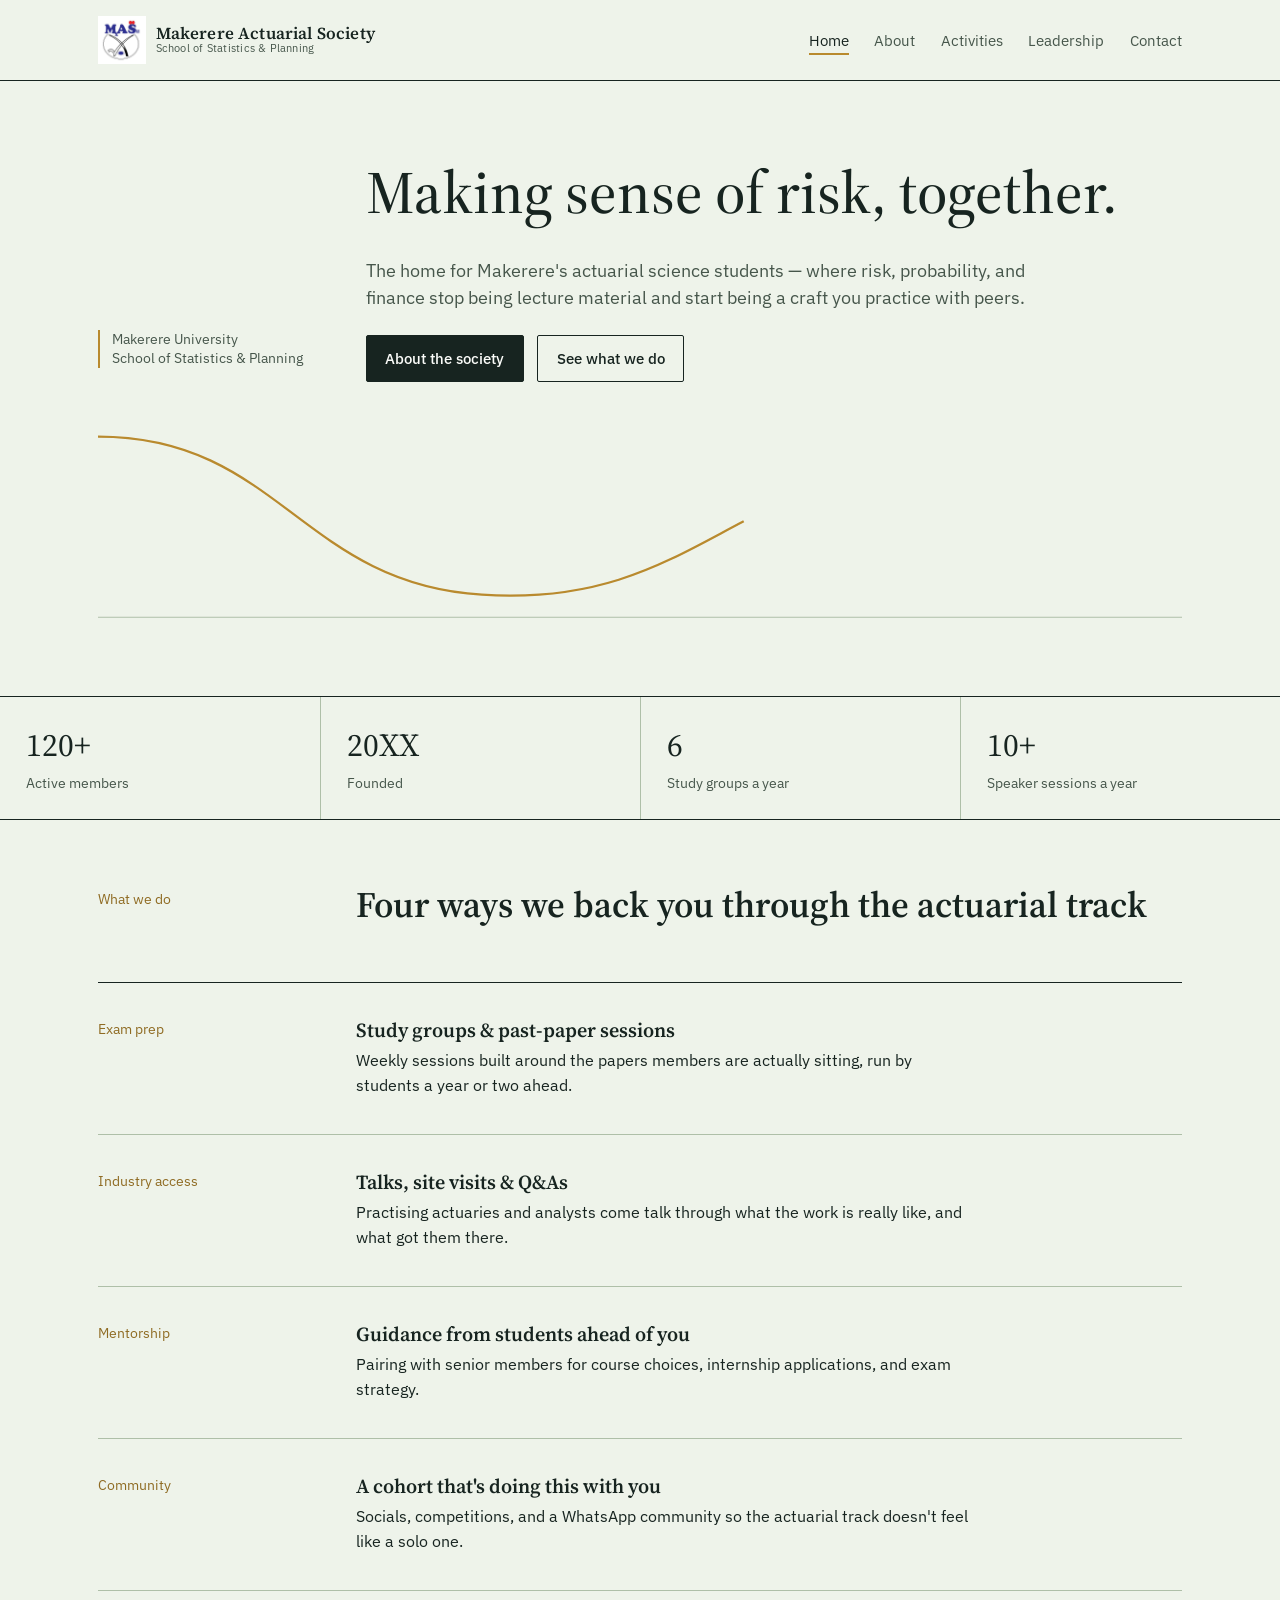
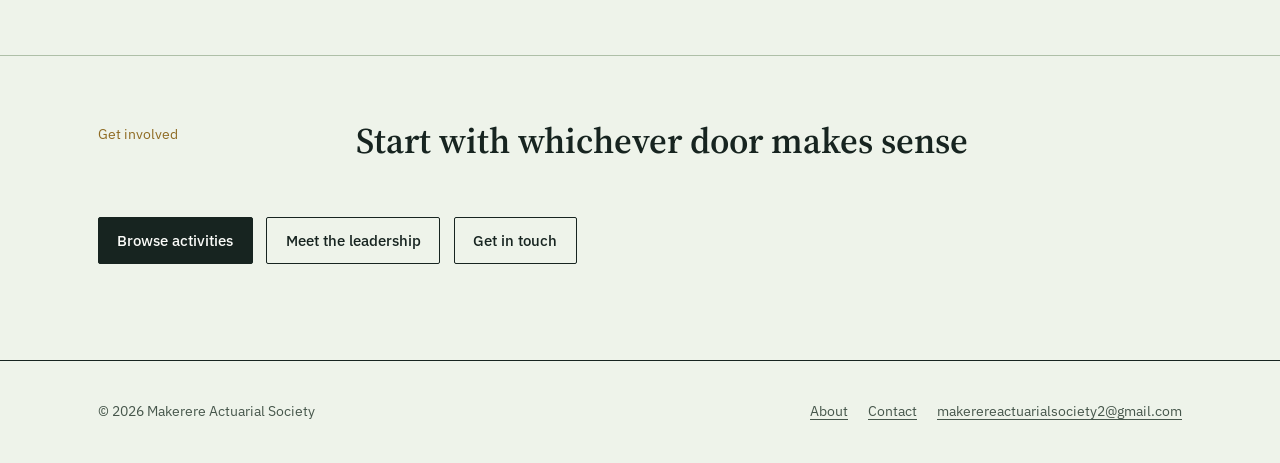
==== index.html @ 031aef52 "First commit" ====
<!doctype html>
<html lang="en">
<head>
  <meta charset="utf-8">
  <title>Makerere Actuarial Society</title>
  <meta name="description" content="The Makerere Actuarial Society supports students building careers in actuarial science through exam prep, mentorship, and a direct line to the profession.">
  <meta name="viewport" content="width=device-width, initial-scale=1">
  <link rel="icon" type="image/jpeg" href="./assets/favicon.jpg">
  <link rel="stylesheet" href="./css/style.css">
</head>
<body>

  <header class="site-header">
    <div class="shell">
      <a class="brand" href="./">
        <span class="brand-mark">
          <img src="./assets/mas_logo.jpg" alt="Makerere Actuarial Society logo" height="48" width="48">
        </span>
        <span class="brand-word">Makerere Actuarial Society<small>School of Statistics &amp; Planning</small></span>
      </a>
      <button class="nav-toggle" data-nav-toggle aria-expanded="false" aria-controls="primary-nav">Menu</button>
      <ul class="nav-links" id="primary-nav" data-nav-links>
        <li><a href="./" aria-current="page">Home</a></li>
        <li><a href="./about.html">About</a></li>
        <li><a href="./activities.html">Activities</a></li>
        <li><a href="./leadership.html">Leadership</a></li>
        <li><a href="./contact.html">Contact</a></li>
      </ul>
    </div>
  </header>

  <main>

    <section class="hero">
      <div class="shell hero-grid">
        <p class="hero-eyebrow">Makerere University<br>School of Statistics &amp; Planning</p>
        <div class="hero-copy">
          <h1>Making sense of risk, together.</h1>
          <p>The home for Makerere's actuarial science students &mdash; where risk, probability, and finance stop being lecture material and start being a craft you practice with peers.</p>
          <div class="hero-actions">
            <a class="btn btn-primary" href="./about.html">About the society</a>
            <a class="btn btn-secondary" href="./activities.html">See what we do</a>
          </div>
        </div>
      </div>
      <div class="shell">
        <!-- Decorative survival-curve graphic: a nod to the mortality/decrement
             curves actuaries work with daily. Purely illustrative. -->
        <svg class="hero-curve" viewBox="0 0 960 200" preserveAspectRatio="none" role="img" aria-label="Illustrative declining curve">
          <line x1="0" y1="180" x2="960" y2="180" stroke="#aebfa8" stroke-width="1"/>
          <path class="line" d="M0,20 C160,20 180,150 340,160 C520,172 560,60 720,50 C820,44 880,110 960,120" />
        </svg>
      </div>
    </section>

    <section class="stats rule-top">
      <!-- EDIT: replace with real figures -->
      <div class="stat"><span class="n tabular">120+</span><span class="label">Active members</span></div>
      <div class="stat"><span class="n tabular">20XX</span><span class="label">Founded</span></div>
      <div class="stat"><span class="n tabular">6</span><span class="label">Study groups a year</span></div>
      <div class="stat"><span class="n tabular">10+</span><span class="label">Speaker sessions a year</span></div>
    </section>

    <section class="section">
      <div class="shell">
        <div class="section-head">
          <p class="row-label">What we do</p>
          <h2>Four ways we back you through the actuarial track</h2>
        </div>
        <div class="ledger">
          <div class="ledger-row">
            <p class="row-label">Exam prep</p>
            <div>
              <h3>Study groups &amp; past-paper sessions</h3>
              <p>Weekly sessions built around the papers members are actually sitting, run by students a year or two ahead.</p>
            </div>
          </div>
          <div class="ledger-row">
            <p class="row-label">Industry access</p>
            <div>
              <h3>Talks, site visits &amp; Q&amp;As</h3>
              <p>Practising actuaries and analysts come talk through what the work is really like, and what got them there.</p>
            </div>
          </div>
          <div class="ledger-row">
            <p class="row-label">Mentorship</p>
            <div>
              <h3>Guidance from students ahead of you</h3>
              <p>Pairing with senior members for course choices, internship applications, and exam strategy.</p>
            </div>
          </div>
          <div class="ledger-row">
            <p class="row-label">Community</p>
            <div>
              <h3>A cohort that's doing this with you</h3>
              <p>Socials, competitions, and a WhatsApp community so the actuarial track doesn't feel like a solo one.</p>
            </div>
          </div>
        </div>
      </div>
    </section>

    <section class="section rule-top">
      <div class="shell">
        <div class="section-head">
          <p class="row-label">Get involved</p>
          <h2>Start with whichever door makes sense</h2>
        </div>
        <div class="hero-actions">
          <a class="btn btn-primary" href="./activities.html">Browse activities</a>
          <a class="btn btn-secondary" href="./leadership.html">Meet the leadership</a>
          <a class="btn btn-secondary" href="./contact.html">Get in touch</a>
        </div>
      </div>
    </section>

  </main>

  <footer class="site-footer">
    <div class="shell">
      <span>&copy; <span id="year"></span> Makerere Actuarial Society</span>
      <ul class="footer-links">
        <li><a href="./about.html">About</a></li>
        <li><a href="./contact.html">Contact</a></li>
        <li><a href="mailto:makerereactuarialsociety2@gmail.com">makerereactuarialsociety2@gmail.com</a></li>
      </ul>
    </div>
  </footer>

  <script src="./js/main.js"></script>
  <script>document.getElementById('year').textContent = new Date().getFullYear();</script>
</body>
</html>
---- css/style.css ----
/* ==========================================================================
   Makerere Actuarial Society — shared stylesheet
   Design language: ledger paper + probability curves.
   ========================================================================== */

@import url('https://fonts.googleapis.com/css2?family=Source+Serif+4:ital,opsz,wght@0,8..60,400;0,8..60,500;0,8..60,600;1,8..60,400&family=IBM+Plex+Sans:wght@400;500;600&display=swap');

:root {
  --paper: #eef3ea;
  --paper-bar: #dfe9db;
  --white: #fbfcf9;
  --ink: #172420;
  --ink-soft: #46564b;
  --rule: #aebfa8;
  --rule-strong: #172420;
  --gold: #b98a2e;
  --gold-dim: #8f6b23;
  --garnet: #7a2e2e;

  --serif: "Source Serif 4", Georgia, serif;
  --sans: "IBM Plex Sans", -apple-system, BlinkMacSystemFont, "Segoe UI", sans-serif;

  --measure: 62ch;
  --gutter: clamp(1.25rem, 4vw, 3rem);
  --rail: 220px;
}

* { box-sizing: border-box; }

html {
  scroll-behavior: smooth;
}

@media (prefers-reduced-motion: reduce) {
  html { scroll-behavior: auto; }
  * { animation-duration: 0.01ms !important; animation-iteration-count: 1 !important; transition-duration: 0.01ms !important; }
}

body {
  margin: 0;
  background: var(--paper);
  color: var(--ink);
  font-family: var(--sans);
  font-size: 16px;
  line-height: 1.55;
  -webkit-font-smoothing: antialiased;
}

h1, h2, h3, h4 {
  font-family: var(--serif);
  font-weight: 600;
  line-height: 1.15;
  margin: 0 0 0.5em;
  color: var(--ink);
}

h1 { font-size: clamp(2.25rem, 4vw + 1rem, 3.75rem); font-weight: 500; }
h2 { font-size: clamp(1.5rem, 2vw + 1rem, 2.25rem); }
h3 { font-size: 1.25rem; }

p { margin: 0 0 1em; max-width: var(--measure); }

a { color: var(--ink); }
a:not(.btn) {
  text-decoration-thickness: 1px;
  text-underline-offset: 3px;
}
a:not(.btn):hover { color: var(--gold-dim); }

:focus-visible {
  outline: 2px solid var(--gold-dim);
  outline-offset: 3px;
}

.tabular { font-variant-numeric: tabular-nums; }

/* ---------- layout shell ---------- */

.shell {
  max-width: 1180px;
  margin: 0 auto;
  padding: 0 var(--gutter);
}

/* subtle ledger-bar background used behind full-bleed sections */
.ledger-bg {
  background-image: repeating-linear-gradient(
    to bottom,
    var(--paper-bar) 0,
    var(--paper-bar) 2.1em,
    transparent 2.1em,
    transparent 4.2em
  );
}

.rule-top    { border-top: 1px solid var(--rule); }
.rule-bottom { border-bottom: 1px solid var(--rule); }

/* ---------- site header / nav ---------- */

.site-header {
  border-bottom: 1px solid var(--rule-strong);
  background: var(--paper);
  position: sticky;
  top: 0;
  z-index: 20;
}

.site-header .shell {
  display: flex;
  align-items: center;
  justify-content: space-between;
  padding-top: 1rem;
  padding-bottom: 1rem;
}

.brand {
  display: flex;
  align-items: center;
  gap: 0.6rem;
  text-decoration: none;
  color: var(--ink);
}

.brand svg { display: block; }

.brand-mark img {
  display: block;
  width: 48px;
  height: 48px;
  object-fit: cover;
}

.brand-word {
  font-family: var(--serif);
  font-weight: 600;
  font-size: 1.05rem;
  letter-spacing: 0.01em;
  line-height: 1.1;
}

.brand-word small {
  display: block;
  font-family: var(--sans);
  font-weight: 400;
  font-size: 0.68rem;
  color: var(--ink-soft);
  letter-spacing: 0.02em;
}

.nav-links {
  display: flex;
  align-items: center;
  gap: clamp(1rem, 2vw, 1.85rem);
  list-style: none;
  margin: 0;
  padding: 0;
}

.nav-links a {
  text-decoration: none;
  font-size: 0.95rem;
  color: var(--ink-soft);
  padding-bottom: 3px;
  border-bottom: 2px solid transparent;
  transition: color 150ms ease, border-color 150ms ease;
}

.nav-links a:hover { color: var(--ink); }

.nav-links a[aria-current="page"] {
  color: var(--ink);
  border-bottom-color: var(--gold);
}

.nav-toggle {
  display: none;
  background: none;
  border: 1px solid var(--rule-strong);
  border-radius: 2px;
  padding: 0.4rem 0.6rem;
  font-family: var(--sans);
  font-size: 0.9rem;
  color: var(--ink);
  cursor: pointer;
}

@media (max-width: 760px) {
  .nav-toggle { display: inline-flex; align-items: center; gap: 0.4rem; }
  .nav-links {
    position: absolute;
    inset: 100% 0 auto 0;
    flex-direction: column;
    align-items: flex-start;
    background: var(--paper);
    border-bottom: 1px solid var(--rule-strong);
    padding: 0.5rem var(--gutter) 1.25rem;
    gap: 0.9rem;
    display: none;
  }
  .nav-links.is-open { display: flex; }
}

/* ---------- buttons ---------- */

.btn {
  display: inline-flex;
  align-items: center;
  gap: 0.5rem;
  font-family: var(--sans);
  font-size: 0.95rem;
  font-weight: 500;
  text-decoration: none;
  padding: 0.65rem 1.15rem;
  border-radius: 2px;
  border: 1px solid var(--ink);
  cursor: pointer;
  transition: background 150ms ease, color 150ms ease, border-color 150ms ease;
}

.btn-primary {
  background: var(--ink);
  color: var(--white);
}
.btn-primary:hover { background: var(--gold-dim); border-color: var(--gold-dim); color: var(--white); }
.btn-primary[aria-busy="true"] { opacity: 0.7; cursor: progress; }

.btn-secondary {
  background: transparent;
  color: var(--ink);
}
.btn-secondary:hover { border-color: var(--gold-dim); color: var(--gold-dim); }

.btn[disabled] { opacity: 0.5; cursor: not-allowed; }

/* ---------- hero ---------- */

.hero {
  padding: clamp(2.5rem, 6vw, 5rem) 0 clamp(2rem, 5vw, 3.5rem);
}

.hero--compact {
  padding-bottom: 1rem;
}

.hero-grid {
  display: grid;
  grid-template-columns: var(--rail) 1fr;
  gap: clamp(1.5rem, 4vw, 3rem);
  align-items: end;
}

.hero-eyebrow {
  font-family: var(--sans);
  font-size: 0.85rem;
  color: var(--ink-soft);
  border-left: 2px solid var(--gold);
  padding-left: 0.75rem;
  line-height: 1.4;
}

.hero-copy p { font-size: 1.1rem; color: var(--ink-soft); }

.prose-narrow {
  max-width: 58ch;
}

.schedule-note {
  margin-top: 1.25rem;
  font-size: 0.92rem;
  color: var(--ink-soft);
}

.election-label {
  border-color: var(--gold);
}

.vote-closed {
  color: var(--ink-soft);
  font-size: 0.92rem;
}

.hero-actions {
  display: flex;
  gap: 0.85rem;
  flex-wrap: wrap;
  margin-top: 1.5rem;
}

.hero-curve {
  width: 100%;
  height: auto;
  display: block;
  margin-top: 2rem;
}

.hero-curve path.line {
  fill: none;
  stroke: var(--gold);
  stroke-width: 2;
  stroke-dasharray: 620;
  stroke-dashoffset: 620;
  animation: draw-curve 1.4s ease-out forwards;
  animation-delay: 0.2s;
}

@keyframes draw-curve {
  to { stroke-dashoffset: 0; }
}

@media (max-width: 760px) {
  .hero-grid { grid-template-columns: 1fr; }
}

/* ---------- ledger rows (replaces generic cards) ---------- */

.ledger {
  border-top: 1px solid var(--rule-strong);
}

.ledger-row {
  display: grid;
  grid-template-columns: var(--rail) 1fr;
  gap: clamp(1rem, 3vw, 2.5rem);
  padding: clamp(1.5rem, 3vw, 2.25rem) 0;
  border-bottom: 1px solid var(--rule);
}

.ledger-row .row-label {
  font-family: var(--sans);
  font-size: 0.85rem;
  color: var(--gold-dim);
}

.ledger-row h3 { margin-bottom: 0.4rem; }
.ledger-row p:last-child { margin-bottom: 0; }

@media (max-width: 760px) {
  .ledger-row { grid-template-columns: 1fr; }
}

/* ---------- stat strip ---------- */

.stats {
  display: grid;
  grid-template-columns: repeat(auto-fit, minmax(140px, 1fr));
  border-top: 1px solid var(--rule-strong);
  border-bottom: 1px solid var(--rule-strong);
}

.stat {
  padding: 1.5rem clamp(1rem, 2vw, 1.75rem);
  border-left: 1px solid var(--rule);
}
.stat:first-child { border-left: none; }

.stat .n {
  display: block;
  font-family: var(--serif);
  font-size: 2rem;
  color: var(--ink);
}

.stat .label {
  font-size: 0.85rem;
  color: var(--ink-soft);
}

/* ---------- section scaffolding ---------- */

.section { padding: clamp(2.5rem, 5vw, 4rem) 0; }

.section-head {
  display: grid;
  grid-template-columns: var(--rail) 1fr;
  gap: clamp(1rem, 3vw, 2.5rem);
  margin-bottom: clamp(1.5rem, 3vw, 2.5rem);
}

.section-head .row-label {
  font-family: var(--sans);
  font-size: 0.85rem;
  color: var(--gold-dim);
  padding-top: 0.3rem;
}

@media (max-width: 760px) {
  .section-head { grid-template-columns: 1fr; }
}

/* ---------- people cards (leadership) ---------- */

.people-grid {
  display: grid;
  grid-template-columns: repeat(auto-fill, minmax(220px, 1fr));
  gap: 1px;
  background: var(--rule);
  border: 1px solid var(--rule-strong);
}

.person {
  background: var(--paper);
  padding: 1.5rem;
}

.person .avatar {
  width: 56px;
  height: 56px;
  border-radius: 50%;
  background: var(--paper-bar);
  border: 1px solid var(--rule);
  display: flex;
  align-items: center;
  justify-content: center;
  font-family: var(--serif);
  font-size: 1.1rem;
  color: var(--ink);
  margin-bottom: 0.9rem;
}

.person h3 { font-size: 1.05rem; margin-bottom: 0.15rem; }

.person .role {
  font-size: 0.85rem;
  color: var(--gold-dim);
  margin-bottom: 0.6rem;
}

.person p { font-size: 0.92rem; color: var(--ink-soft); margin-bottom: 0; }

/* ---------- election banner ---------- */

.election-panel {
  border: 1px solid var(--rule-strong);
  padding: clamp(1.5rem, 3vw, 2.25rem);
  display: grid;
  grid-template-columns: var(--rail) 1fr;
  gap: clamp(1rem, 3vw, 2.5rem);
}

@media (max-width: 760px) {
  .election-panel { grid-template-columns: 1fr; }
}

[data-vote-cta][hidden] { display: none; }

.notice {
  border-left: 3px solid var(--garnet);
  background: var(--white);
  padding: 0.9rem 1.1rem;
  font-size: 0.92rem;
  color: var(--ink);
  margin-top: 1rem;
  max-width: 44ch;
}

.notice strong { color: var(--garnet); }

/* ---------- forms ---------- */

.form-field {
  display: flex;
  flex-direction: column;
  gap: 0.4rem;
  margin-bottom: 1.25rem;
  max-width: 480px;
}

.form-field label { font-size: 0.9rem; color: var(--ink-soft); }

.form-field input,
.form-field textarea {
  font-family: var(--sans);
  font-size: 1rem;
  padding: 0.65rem 0.75rem;
  border: 1px solid var(--rule-strong);
  border-radius: 2px;
  background: var(--white);
  color: var(--ink);
}

.form-field input:focus,
.form-field textarea:focus {
  outline: 2px solid var(--gold-dim);
  outline-offset: 1px;
}

/* ---------- footer ---------- */

.site-footer {
  border-top: 1px solid var(--rule-strong);
  padding: 2.5rem 0;
  margin-top: 2rem;
}

.site-footer .shell {
  display: flex;
  flex-wrap: wrap;
  gap: 1rem 2rem;
  justify-content: space-between;
  align-items: baseline;
  font-size: 0.88rem;
  color: var(--ink-soft);
}

.site-footer a { color: var(--ink-soft); }

.footer-links {
  display: flex;
  gap: 1.25rem;
  list-style: none;
  padding: 0;
  margin: 0;
}
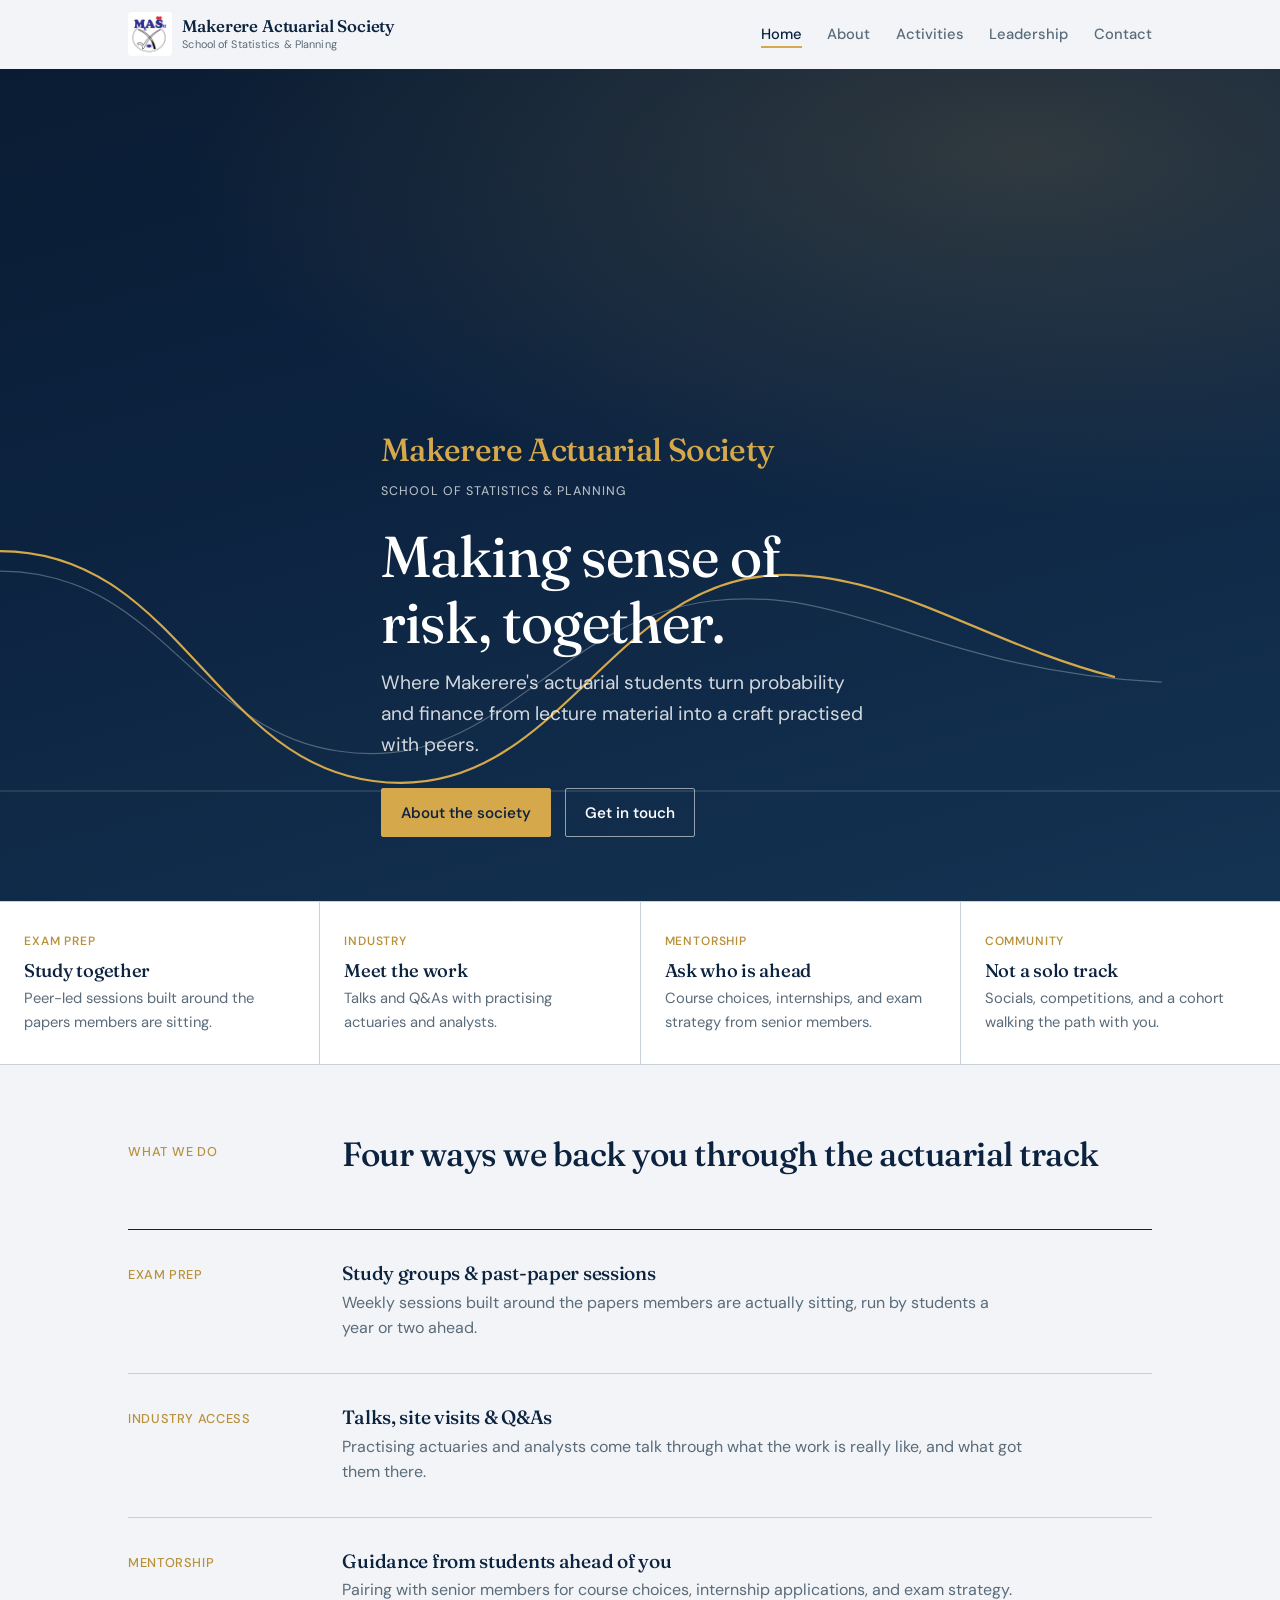
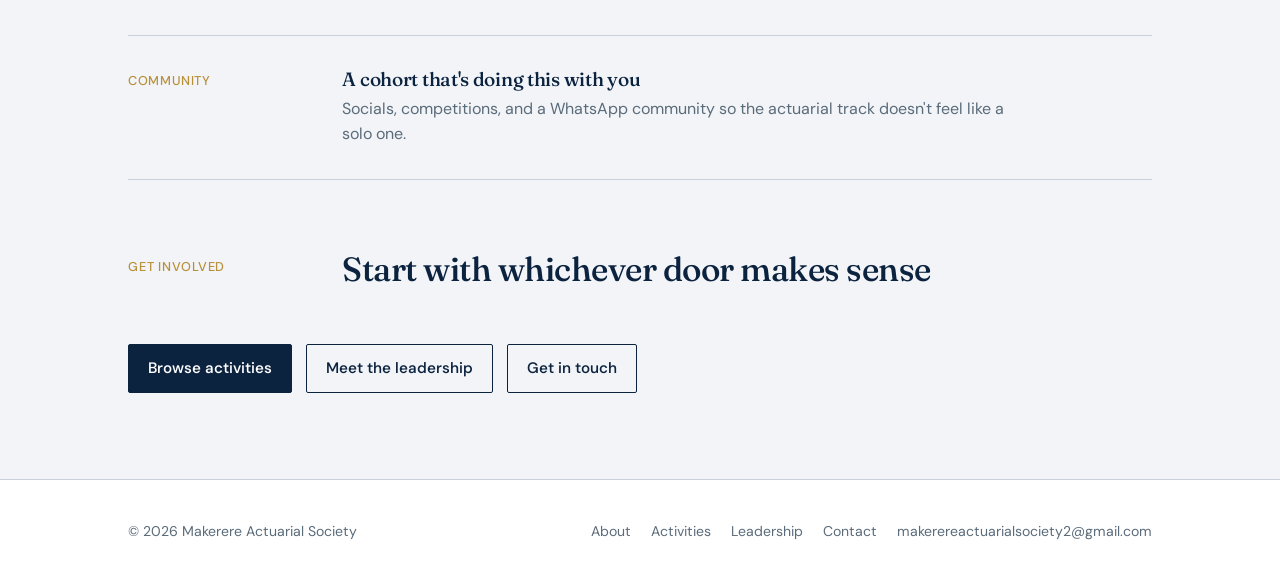
==== commit 419e757b: "Enhance website SEO and accessibility; update navigation and content - Added Open Graph and Twitter " ====
--- a/index.html
+++ b/index.html
@@ -5,91 +5,136 @@
   <title>Makerere Actuarial Society</title>
   <meta name="description" content="The Makerere Actuarial Society supports students building careers in actuarial science through exam prep, mentorship, and a direct line to the profession.">
   <meta name="viewport" content="width=device-width, initial-scale=1">
+  <link rel="canonical" href="https://makacturialsociety.org/">
+  <meta property="og:type" content="website">
+  <meta property="og:site_name" content="Makerere Actuarial Society">
+  <meta property="og:title" content="Makerere Actuarial Society">
+  <meta property="og:description" content="Exam prep, mentorship, and industry access for Makerere's actuarial science students.">
+  <meta property="og:url" content="https://makacturialsociety.org/">
+  <meta property="og:image" content="https://makacturialsociety.org/assets/mas_logo.jpg">
+  <meta name="twitter:card" content="summary">
+  <meta name="twitter:title" content="Makerere Actuarial Society">
+  <meta name="twitter:description" content="Exam prep, mentorship, and industry access for Makerere's actuarial science students.">
   <link rel="icon" type="image/jpeg" href="./assets/favicon.jpg">
+  <link rel="preconnect" href="https://fonts.googleapis.com">
+  <link rel="preconnect" href="https://fonts.gstatic.com" crossorigin>
+  <link href="https://fonts.googleapis.com/css2?family=DM+Sans:ital,opsz,wght@0,9..40,400;0,9..40,500;0,9..40,600;1,9..40,400&family=Fraunces:opsz,wght@9..144,450;9..144,500;9..144,550&display=swap" rel="stylesheet">
   <link rel="stylesheet" href="./css/style.css">
+  <script type="application/ld+json">
+  {
+    "@context": "https://schema.org",
+    "@type": "Organization",
+    "name": "Makerere Actuarial Society",
+    "url": "https://makacturialsociety.org/",
+    "email": "makerereactuarialsociety2@gmail.com",
+    "logo": "https://makacturialsociety.org/assets/mas_logo.jpg",
+    "sameAs": [
+      "https://www.linkedin.com/company/makerere_mas/",
+      "https://www.facebook.com/MakerereActuarialSocietymas",
+      "https://x.com/MakActuarialSoc",
+      "https://www.instagram.com/makerereactuarialsociety/"
+    ]
+  }
+  </script>
 </head>
 <body>
+
+  <a class="skip-link" href="#main">Skip to content</a>
 
   <header class="site-header">
     <div class="shell">
       <a class="brand" href="./">
         <span class="brand-mark">
-          <img src="./assets/mas_logo.jpg" alt="Makerere Actuarial Society logo" height="48" width="48">
+          <img src="./assets/mas_logo.jpg" alt="Makerere Actuarial Society logo" height="44" width="44">
         </span>
         <span class="brand-word">Makerere Actuarial Society<small>School of Statistics &amp; Planning</small></span>
       </a>
-      <button class="nav-toggle" data-nav-toggle aria-expanded="false" aria-controls="primary-nav">Menu</button>
-      <ul class="nav-links" id="primary-nav" data-nav-links>
-        <li><a href="./" aria-current="page">Home</a></li>
-        <li><a href="./about.html">About</a></li>
-        <li><a href="./activities.html">Activities</a></li>
-        <li><a href="./leadership.html">Leadership</a></li>
-        <li><a href="./contact.html">Contact</a></li>
-      </ul>
+      <button class="nav-toggle" type="button" data-nav-toggle aria-expanded="false" aria-controls="primary-nav">Menu</button>
+      <nav class="site-nav" aria-label="Primary">
+        <ul class="nav-links" id="primary-nav" data-nav-links>
+          <li><a href="./" aria-current="page">Home</a></li>
+          <li><a href="./about.html">About</a></li>
+          <li><a href="./activities.html">Activities</a></li>
+          <li><a href="./leadership.html">Leadership</a></li>
+          <li><a href="./contact.html">Contact</a></li>
+        </ul>
+      </nav>
     </div>
   </header>
 
-  <main>
+  <main id="main">
 
-    <section class="hero">
-      <div class="shell hero-grid">
-        <p class="hero-eyebrow">Makerere University<br>School of Statistics &amp; Planning</p>
-        <div class="hero-copy">
-          <h1>Making sense of risk, together.</h1>
-          <p>The home for Makerere's actuarial science students &mdash; where risk, probability, and finance stop being lecture material and start being a craft you practice with peers.</p>
-          <div class="hero-actions">
-            <a class="btn btn-primary" href="./about.html">About the society</a>
-            <a class="btn btn-secondary" href="./activities.html">See what we do</a>
-          </div>
+    <section class="hero-home" aria-label="Introduction">
+      <div class="shell">
+        <p class="hero-brand reveal">Makerere Actuarial Society<span>School of Statistics &amp; Planning</span></p>
+        <h1 class="reveal reveal-delay-1">Making sense of risk, together.</h1>
+        <p class="lede reveal reveal-delay-2">Where Makerere's actuarial students turn probability and finance from lecture material into a craft practised with peers.</p>
+        <div class="hero-actions reveal reveal-delay-2">
+          <a class="btn btn-primary" href="./about.html">About the society</a>
+          <a class="btn btn-secondary" href="./contact.html">Get in touch</a>
         </div>
       </div>
-      <div class="shell">
-        <!-- Decorative survival-curve graphic: a nod to the mortality/decrement
-             curves actuaries work with daily. Purely illustrative. -->
-        <svg class="hero-curve" viewBox="0 0 960 200" preserveAspectRatio="none" role="img" aria-label="Illustrative declining curve">
-          <line x1="0" y1="180" x2="960" y2="180" stroke="#aebfa8" stroke-width="1"/>
-          <path class="line" d="M0,20 C160,20 180,150 340,160 C520,172 560,60 720,50 C820,44 880,110 960,120" />
+      <div class="hero-plane" aria-hidden="true">
+        <svg viewBox="0 0 1440 420" preserveAspectRatio="none" focusable="false">
+          <line class="horizon-line" x1="0" y1="310" x2="1440" y2="310"/>
+          <path class="curve-soft" d="M0,90 C180,90 220,250 380,270 C560,295 620,140 800,120 C980,100 1080,220 1440,200"/>
+          <path class="curve" d="M0,70 C200,70 240,280 420,300 C620,325 680,110 860,95 C1040,80 1180,230 1440,210"/>
         </svg>
       </div>
     </section>
 
-    <section class="stats rule-top">
-      <!-- EDIT: replace with real figures -->
-      <div class="stat"><span class="n tabular">120+</span><span class="label">Active members</span></div>
-      <div class="stat"><span class="n tabular">20XX</span><span class="label">Founded</span></div>
-      <div class="stat"><span class="n tabular">6</span><span class="label">Study groups a year</span></div>
-      <div class="stat"><span class="n tabular">10+</span><span class="label">Speaker sessions a year</span></div>
+    <section class="pillars" aria-label="What you get">
+      <div class="pillar">
+        <p class="label">Exam prep</p>
+        <h2>Study together</h2>
+        <p>Peer-led sessions built around the papers members are sitting.</p>
+      </div>
+      <div class="pillar">
+        <p class="label">Industry</p>
+        <h2>Meet the work</h2>
+        <p>Talks and Q&amp;As with practising actuaries and analysts.</p>
+      </div>
+      <div class="pillar">
+        <p class="label">Mentorship</p>
+        <h2>Ask who is ahead</h2>
+        <p>Course choices, internships, and exam strategy from senior members.</p>
+      </div>
+      <div class="pillar">
+        <p class="label">Community</p>
+        <h2>Not a solo track</h2>
+        <p>Socials, competitions, and a cohort walking the path with you.</p>
+      </div>
     </section>
 
     <section class="section">
       <div class="shell">
-        <div class="section-head">
+        <div class="section-head reveal">
           <p class="row-label">What we do</p>
           <h2>Four ways we back you through the actuarial track</h2>
         </div>
-        <div class="ledger">
-          <div class="ledger-row">
+        <div class="rows">
+          <div class="row">
             <p class="row-label">Exam prep</p>
             <div>
               <h3>Study groups &amp; past-paper sessions</h3>
               <p>Weekly sessions built around the papers members are actually sitting, run by students a year or two ahead.</p>
             </div>
           </div>
-          <div class="ledger-row">
+          <div class="row">
             <p class="row-label">Industry access</p>
             <div>
               <h3>Talks, site visits &amp; Q&amp;As</h3>
               <p>Practising actuaries and analysts come talk through what the work is really like, and what got them there.</p>
             </div>
           </div>
-          <div class="ledger-row">
+          <div class="row">
             <p class="row-label">Mentorship</p>
             <div>
               <h3>Guidance from students ahead of you</h3>
               <p>Pairing with senior members for course choices, internship applications, and exam strategy.</p>
             </div>
           </div>
-          <div class="ledger-row">
+          <div class="row">
             <p class="row-label">Community</p>
             <div>
               <h3>A cohort that's doing this with you</h3>
@@ -100,7 +145,7 @@
       </div>
     </section>
 
-    <section class="section rule-top">
+    <section class="section section--tight" style="padding-top: 0;">
       <div class="shell">
         <div class="section-head">
           <p class="row-label">Get involved</p>
@@ -121,6 +166,8 @@
       <span>&copy; <span id="year"></span> Makerere Actuarial Society</span>
       <ul class="footer-links">
         <li><a href="./about.html">About</a></li>
+        <li><a href="./activities.html">Activities</a></li>
+        <li><a href="./leadership.html">Leadership</a></li>
         <li><a href="./contact.html">Contact</a></li>
         <li><a href="mailto:makerereactuarialsociety2@gmail.com">makerereactuarialsociety2@gmail.com</a></li>
       </ul>
@@ -128,6 +175,5 @@
   </footer>
 
   <script src="./js/main.js"></script>
-  <script>document.getElementById('year').textContent = new Date().getFullYear();</script>
 </body>
 </html>
--- a/css/style.css
+++ b/css/style.css
@@ -1,142 +1,265 @@
 /* ==========================================================================
-   Makerere Actuarial Society — shared stylesheet
-   Design language: ledger paper + probability curves.
+   Makerere Actuarial Society — Campus horizon
+   Navy + maize gold on cool chalk. No build step.
    ========================================================================== */
 
-@import url('https://fonts.googleapis.com/css2?family=Source+Serif+4:ital,opsz,wght@0,8..60,400;0,8..60,500;0,8..60,600;1,8..60,400&family=IBM+Plex+Sans:wght@400;500;600&display=swap');
-
 :root {
-  --paper: #eef3ea;
-  --paper-bar: #dfe9db;
-  --white: #fbfcf9;
-  --ink: #172420;
-  --ink-soft: #46564b;
-  --rule: #aebfa8;
-  --rule-strong: #172420;
-  --gold: #b98a2e;
-  --gold-dim: #8f6b23;
-  --garnet: #7a2e2e;
-
-  --serif: "Source Serif 4", Georgia, serif;
-  --sans: "IBM Plex Sans", -apple-system, BlinkMacSystemFont, "Segoe UI", sans-serif;
+  --ink: #0c2340;
+  --ink-mid: #1a3a5c;
+  --accent: #d4a84b;
+  --accent-deep: #b8903a;
+  --surface: #f2f4f7;
+  --surface-deep: #e6eaef;
+  --white: #ffffff;
+  --soft: #5a6b7a;
+  --rule: #c8d0da;
+  --rule-strong: #0c2340;
+
+  --display: "Fraunces", Georgia, "Times New Roman", serif;
+  --sans: "DM Sans", -apple-system, BlinkMacSystemFont, "Segoe UI", sans-serif;
 
   --measure: 62ch;
   --gutter: clamp(1.25rem, 4vw, 3rem);
-  --rail: 220px;
-}
-
-* { box-sizing: border-box; }
+  --rail: 11rem;
+  --header-h: 4.25rem;
+  --shell: 1120px;
+  --ease: cubic-bezier(0.22, 1, 0.36, 1);
+}
+
+*,
+*::before,
+*::after {
+  box-sizing: border-box;
+}
 
 html {
   scroll-behavior: smooth;
+  scroll-padding-top: calc(var(--header-h) + 0.75rem);
 }
 
 @media (prefers-reduced-motion: reduce) {
-  html { scroll-behavior: auto; }
-  * { animation-duration: 0.01ms !important; animation-iteration-count: 1 !important; transition-duration: 0.01ms !important; }
+  html {
+    scroll-behavior: auto;
+  }
+
+  *,
+  *::before,
+  *::after {
+    animation-duration: 0.01ms !important;
+    animation-iteration-count: 1 !important;
+    transition-duration: 0.01ms !important;
+  }
 }
 
 body {
   margin: 0;
-  background: var(--paper);
+  background: var(--surface);
   color: var(--ink);
   font-family: var(--sans);
-  font-size: 16px;
-  line-height: 1.55;
+  font-size: 1rem;
+  line-height: 1.6;
   -webkit-font-smoothing: antialiased;
 }
 
-h1, h2, h3, h4 {
-  font-family: var(--serif);
-  font-weight: 600;
+h1,
+h2,
+h3,
+h4 {
+  font-family: var(--display);
+  font-weight: 500;
   line-height: 1.15;
   margin: 0 0 0.5em;
   color: var(--ink);
-}
-
-h1 { font-size: clamp(2.25rem, 4vw + 1rem, 3.75rem); font-weight: 500; }
-h2 { font-size: clamp(1.5rem, 2vw + 1rem, 2.25rem); }
-h3 { font-size: 1.25rem; }
-
-p { margin: 0 0 1em; max-width: var(--measure); }
-
-a { color: var(--ink); }
-a:not(.btn) {
+  letter-spacing: -0.015em;
+}
+
+h1 {
+  font-size: clamp(2.15rem, 4.2vw + 0.8rem, 3.6rem);
+  font-weight: 450;
+}
+
+h2 {
+  font-size: clamp(1.45rem, 1.8vw + 0.9rem, 2.1rem);
+}
+
+h3 {
+  font-size: 1.2rem;
+  font-weight: 500;
+}
+
+p {
+  margin: 0 0 1em;
+  max-width: var(--measure);
+}
+
+a {
+  color: var(--ink);
+}
+
+a:not(.btn):not(.brand):not(.skip-link) {
   text-decoration-thickness: 1px;
   text-underline-offset: 3px;
 }
-a:not(.btn):hover { color: var(--gold-dim); }
+
+a:not(.btn):not(.brand):not(.skip-link):hover {
+  color: var(--accent-deep);
+}
 
 :focus-visible {
-  outline: 2px solid var(--gold-dim);
+  outline: 2px solid var(--accent);
   outline-offset: 3px;
 }
 
-.tabular { font-variant-numeric: tabular-nums; }
-
-/* ---------- layout shell ---------- */
+.tabular {
+  font-variant-numeric: tabular-nums;
+}
+
+.visually-hidden {
+  position: absolute;
+  width: 1px;
+  height: 1px;
+  padding: 0;
+  margin: -1px;
+  overflow: hidden;
+  clip: rect(0, 0, 0, 0);
+  white-space: nowrap;
+  border: 0;
+}
+
+/* ---------- skip link ---------- */
+
+.skip-link {
+  position: absolute;
+  left: var(--gutter);
+  top: -100%;
+  z-index: 100;
+  padding: 0.55rem 0.9rem;
+  background: var(--ink);
+  color: var(--white);
+  text-decoration: none;
+  font-size: 0.9rem;
+  font-weight: 500;
+  border-radius: 2px;
+}
+
+.skip-link:focus {
+  top: 0.75rem;
+}
+
+/* ---------- layout ---------- */
 
 .shell {
-  max-width: 1180px;
+  max-width: var(--shell);
   margin: 0 auto;
   padding: 0 var(--gutter);
 }
 
-/* subtle ledger-bar background used behind full-bleed sections */
-.ledger-bg {
-  background-image: repeating-linear-gradient(
-    to bottom,
-    var(--paper-bar) 0,
-    var(--paper-bar) 2.1em,
-    transparent 2.1em,
-    transparent 4.2em
-  );
-}
-
-.rule-top    { border-top: 1px solid var(--rule); }
-.rule-bottom { border-bottom: 1px solid var(--rule); }
-
-/* ---------- site header / nav ---------- */
+.section {
+  padding: clamp(2.75rem, 5.5vw, 4.5rem) 0;
+}
+
+.section--tight {
+  padding-top: clamp(1.75rem, 3vw, 2.5rem);
+}
+
+.section-head {
+  display: grid;
+  grid-template-columns: var(--rail) 1fr;
+  gap: clamp(1rem, 3vw, 2.5rem);
+  margin-bottom: clamp(1.5rem, 3vw, 2.5rem);
+}
+
+.section-head .row-label {
+  font-size: 0.8rem;
+  font-weight: 500;
+  letter-spacing: 0.06em;
+  text-transform: uppercase;
+  color: var(--accent-deep);
+  padding-top: 0.45rem;
+}
+
+.reveal {
+  animation: fade-up 0.7s var(--ease) both;
+}
+
+.reveal-delay-1 {
+  animation-delay: 0.08s;
+}
+
+.reveal-delay-2 {
+  animation-delay: 0.16s;
+}
+
+@keyframes fade-up {
+  from {
+    opacity: 0;
+    transform: translateY(0.85rem);
+  }
+  to {
+    opacity: 1;
+    transform: translateY(0);
+  }
+}
+
+@media (max-width: 760px) {
+  .section-head {
+    grid-template-columns: 1fr;
+  }
+}
+
+/* ---------- header / nav ---------- */
 
 .site-header {
-  border-bottom: 1px solid var(--rule-strong);
-  background: var(--paper);
   position: sticky;
   top: 0;
-  z-index: 20;
+  z-index: 40;
+  background: color-mix(in srgb, var(--surface) 88%, transparent);
+  backdrop-filter: blur(10px);
+  -webkit-backdrop-filter: blur(10px);
+  border-bottom: 1px solid transparent;
+  transition: border-color 200ms ease, background 200ms ease;
+}
+
+.site-header.is-scrolled,
+.site-header.is-nav-open {
+  border-bottom-color: var(--rule);
+  background: color-mix(in srgb, var(--surface) 94%, transparent);
 }
 
 .site-header .shell {
   display: flex;
   align-items: center;
   justify-content: space-between;
-  padding-top: 1rem;
-  padding-bottom: 1rem;
+  gap: 1rem;
+  min-height: var(--header-h);
+  padding-top: 0.65rem;
+  padding-bottom: 0.65rem;
+  position: relative;
 }
 
 .brand {
   display: flex;
   align-items: center;
-  gap: 0.6rem;
+  gap: 0.65rem;
   text-decoration: none;
   color: var(--ink);
-}
-
-.brand svg { display: block; }
+  min-width: 0;
+}
 
 .brand-mark img {
   display: block;
-  width: 48px;
-  height: 48px;
+  width: 44px;
+  height: 44px;
   object-fit: cover;
+  border-radius: 4px;
 }
 
 .brand-word {
-  font-family: var(--serif);
-  font-weight: 600;
+  font-family: var(--display);
+  font-weight: 550;
   font-size: 1.05rem;
-  letter-spacing: 0.01em;
-  line-height: 1.1;
+  line-height: 1.15;
+  letter-spacing: -0.01em;
 }
 
 .brand-word small {
@@ -144,14 +267,20 @@
   font-family: var(--sans);
   font-weight: 400;
   font-size: 0.68rem;
-  color: var(--ink-soft);
-  letter-spacing: 0.02em;
+  color: var(--soft);
+  letter-spacing: 0.01em;
+  margin-top: 0.1rem;
+}
+
+.site-nav {
+  display: flex;
+  align-items: center;
 }
 
 .nav-links {
   display: flex;
   align-items: center;
-  gap: clamp(1rem, 2vw, 1.85rem);
+  gap: clamp(0.9rem, 2vw, 1.6rem);
   list-style: none;
   margin: 0;
   padding: 0;
@@ -159,46 +288,74 @@
 
 .nav-links a {
   text-decoration: none;
-  font-size: 0.95rem;
-  color: var(--ink-soft);
-  padding-bottom: 3px;
+  font-size: 0.92rem;
+  font-weight: 500;
+  color: var(--soft);
+  padding-bottom: 2px;
   border-bottom: 2px solid transparent;
   transition: color 150ms ease, border-color 150ms ease;
 }
 
-.nav-links a:hover { color: var(--ink); }
+.nav-links a:hover {
+  color: var(--ink);
+}
 
 .nav-links a[aria-current="page"] {
   color: var(--ink);
-  border-bottom-color: var(--gold);
+  border-bottom-color: var(--accent);
 }
 
 .nav-toggle {
   display: none;
-  background: none;
-  border: 1px solid var(--rule-strong);
+  background: var(--white);
+  border: 1px solid var(--ink);
   border-radius: 2px;
-  padding: 0.4rem 0.6rem;
+  padding: 0.4rem 0.7rem;
   font-family: var(--sans);
-  font-size: 0.9rem;
+  font-size: 0.88rem;
+  font-weight: 500;
   color: var(--ink);
   cursor: pointer;
 }
 
 @media (max-width: 760px) {
-  .nav-toggle { display: inline-flex; align-items: center; gap: 0.4rem; }
+  .brand-word small {
+    display: none;
+  }
+
+  .brand-word {
+    font-size: 0.95rem;
+  }
+
+  .nav-toggle {
+    display: inline-flex;
+  }
+
   .nav-links {
     position: absolute;
     inset: 100% 0 auto 0;
     flex-direction: column;
-    align-items: flex-start;
-    background: var(--paper);
-    border-bottom: 1px solid var(--rule-strong);
-    padding: 0.5rem var(--gutter) 1.25rem;
-    gap: 0.9rem;
+    align-items: stretch;
+    background: var(--surface);
+    border-bottom: 1px solid var(--rule);
+    padding: 0.75rem var(--gutter) 1.25rem;
+    gap: 0.35rem;
     display: none;
   }
-  .nav-links.is-open { display: flex; }
+
+  .nav-links.is-open {
+    display: flex;
+  }
+
+  .nav-links a {
+    padding: 0.55rem 0;
+    border-bottom: none;
+  }
+
+  .nav-links a[aria-current="page"] {
+    border-bottom: none;
+    color: var(--accent-deep);
+  }
 }
 
 /* ---------- buttons ---------- */
@@ -206,255 +363,392 @@
 .btn {
   display: inline-flex;
   align-items: center;
-  gap: 0.5rem;
+  justify-content: center;
+  gap: 0.45rem;
   font-family: var(--sans);
   font-size: 0.95rem;
-  font-weight: 500;
+  font-weight: 550;
   text-decoration: none;
-  padding: 0.65rem 1.15rem;
+  padding: 0.7rem 1.2rem;
   border-radius: 2px;
   border: 1px solid var(--ink);
   cursor: pointer;
-  transition: background 150ms ease, color 150ms ease, border-color 150ms ease;
+  transition: background 160ms ease, color 160ms ease, border-color 160ms ease;
 }
 
 .btn-primary {
   background: var(--ink);
   color: var(--white);
 }
-.btn-primary:hover { background: var(--gold-dim); border-color: var(--gold-dim); color: var(--white); }
-.btn-primary[aria-busy="true"] { opacity: 0.7; cursor: progress; }
+
+.btn-primary:hover {
+  background: var(--ink-mid);
+  border-color: var(--ink-mid);
+  color: var(--white);
+}
+
+.btn-primary[aria-busy="true"] {
+  opacity: 0.7;
+  cursor: progress;
+}
 
 .btn-secondary {
   background: transparent;
   color: var(--ink);
 }
-.btn-secondary:hover { border-color: var(--gold-dim); color: var(--gold-dim); }
-
-.btn[disabled] { opacity: 0.5; cursor: not-allowed; }
-
-/* ---------- hero ---------- */
-
-.hero {
-  padding: clamp(2.5rem, 6vw, 5rem) 0 clamp(2rem, 5vw, 3.5rem);
-}
-
-.hero--compact {
-  padding-bottom: 1rem;
-}
-
-.hero-grid {
-  display: grid;
-  grid-template-columns: var(--rail) 1fr;
-  gap: clamp(1.5rem, 4vw, 3rem);
-  align-items: end;
-}
-
-.hero-eyebrow {
+
+.btn-secondary:hover {
+  border-color: var(--accent-deep);
+  color: var(--accent-deep);
+}
+
+.btn-accent {
+  background: var(--accent);
+  border-color: var(--accent);
+  color: var(--ink);
+}
+
+.btn-accent:hover {
+  background: var(--accent-deep);
+  border-color: var(--accent-deep);
+  color: var(--ink);
+}
+
+.btn[disabled] {
+  opacity: 0.5;
+  cursor: not-allowed;
+}
+
+/* ---------- home hero ---------- */
+
+.hero-home {
+  position: relative;
+  min-height: calc(100svh - var(--header-h));
+  display: flex;
+  flex-direction: column;
+  justify-content: flex-end;
+  overflow: hidden;
+  background:
+    radial-gradient(120% 80% at 80% 10%, color-mix(in srgb, var(--accent) 18%, transparent), transparent 55%),
+    linear-gradient(165deg, #0a1c33 0%, #0c2340 42%, #143352 100%);
+  color: var(--white);
+}
+
+.hero-home .shell {
+  position: relative;
+  z-index: 2;
+  padding-top: clamp(3rem, 8vw, 6rem);
+  padding-bottom: clamp(2.5rem, 6vw, 4rem);
+}
+
+.hero-brand {
+  font-family: var(--display);
+  font-size: clamp(1.35rem, 2.4vw + 0.6rem, 2rem);
+  font-weight: 500;
+  letter-spacing: -0.02em;
+  margin: 0 0 1.35rem;
+  color: var(--accent);
+  max-width: none;
+}
+
+.hero-brand span {
+  display: block;
   font-family: var(--sans);
-  font-size: 0.85rem;
-  color: var(--ink-soft);
-  border-left: 2px solid var(--gold);
-  padding-left: 0.75rem;
-  line-height: 1.4;
-}
-
-.hero-copy p { font-size: 1.1rem; color: var(--ink-soft); }
-
-.prose-narrow {
-  max-width: 58ch;
-}
-
-.schedule-note {
-  margin-top: 1.25rem;
-  font-size: 0.92rem;
-  color: var(--ink-soft);
-}
-
-.election-label {
-  border-color: var(--gold);
-}
-
-.vote-closed {
-  color: var(--ink-soft);
-  font-size: 0.92rem;
+  font-size: 0.78rem;
+  font-weight: 450;
+  letter-spacing: 0.08em;
+  text-transform: uppercase;
+  color: color-mix(in srgb, var(--white) 70%, transparent);
+  margin-top: 0.45rem;
+}
+
+.hero-home h1 {
+  color: var(--white);
+  max-width: 14ch;
+  margin-bottom: 0.75rem;
+}
+
+.hero-home .lede {
+  font-size: clamp(1.05rem, 1vw + 0.85rem, 1.2rem);
+  color: color-mix(in srgb, var(--white) 82%, transparent);
+  max-width: 38ch;
+  margin-bottom: 0;
 }
 
 .hero-actions {
   display: flex;
   gap: 0.85rem;
   flex-wrap: wrap;
-  margin-top: 1.5rem;
-}
-
-.hero-curve {
+  margin-top: 1.75rem;
+}
+
+.hero-home .btn-primary {
+  background: var(--accent);
+  border-color: var(--accent);
+  color: var(--ink);
+}
+
+.hero-home .btn-primary:hover {
+  background: var(--white);
+  border-color: var(--white);
+  color: var(--ink);
+}
+
+.hero-home .btn-secondary {
+  border-color: color-mix(in srgb, var(--white) 55%, transparent);
+  color: var(--white);
+}
+
+.hero-home .btn-secondary:hover {
+  border-color: var(--white);
+  color: var(--white);
+  background: color-mix(in srgb, var(--white) 10%, transparent);
+}
+
+.hero-plane {
+  position: absolute;
+  inset: auto 0 0 0;
+  height: min(48vh, 420px);
   width: 100%;
-  height: auto;
+  z-index: 1;
+  pointer-events: none;
+}
+
+.hero-plane svg {
   display: block;
-  margin-top: 2rem;
-}
-
-.hero-curve path.line {
+  width: 100%;
+  height: 100%;
+}
+
+.hero-plane .horizon-line {
+  stroke: color-mix(in srgb, var(--white) 22%, transparent);
+  stroke-width: 1;
+}
+
+.hero-plane .curve {
   fill: none;
-  stroke: var(--gold);
-  stroke-width: 2;
-  stroke-dasharray: 620;
-  stroke-dashoffset: 620;
-  animation: draw-curve 1.4s ease-out forwards;
-  animation-delay: 0.2s;
+  stroke: var(--accent);
+  stroke-width: 2.25;
+  stroke-linecap: round;
+  stroke-dasharray: 1400;
+  stroke-dashoffset: 1400;
+  animation: draw-curve 1.6s var(--ease) 0.25s forwards;
+}
+
+.hero-plane .curve-soft {
+  fill: none;
+  stroke: color-mix(in srgb, var(--white) 28%, transparent);
+  stroke-width: 1.25;
+  stroke-dasharray: 1400;
+  stroke-dashoffset: 1400;
+  animation: draw-curve 1.8s var(--ease) 0.15s forwards;
 }
 
 @keyframes draw-curve {
-  to { stroke-dashoffset: 0; }
-}
-
-@media (max-width: 760px) {
-  .hero-grid { grid-template-columns: 1fr; }
-}
-
-/* ---------- ledger rows (replaces generic cards) ---------- */
-
-.ledger {
-  border-top: 1px solid var(--rule-strong);
-}
-
-.ledger-row {
+  to {
+    stroke-dashoffset: 0;
+  }
+}
+
+/* ---------- page intro (inner pages) ---------- */
+
+.page-intro {
+  padding: clamp(2.5rem, 6vw, 4.25rem) 0 clamp(1.5rem, 3vw, 2rem);
+  background:
+    radial-gradient(90% 120% at 100% 0%, color-mix(in srgb, var(--accent) 12%, transparent), transparent 50%),
+    var(--surface);
+}
+
+.page-intro .kicker {
+  font-size: 0.8rem;
+  font-weight: 550;
+  letter-spacing: 0.08em;
+  text-transform: uppercase;
+  color: var(--accent-deep);
+  margin: 0 0 0.85rem;
+}
+
+.page-intro h1 {
+  max-width: 18ch;
+}
+
+.page-intro .lede {
+  font-size: 1.08rem;
+  color: var(--soft);
+  margin-bottom: 0;
+}
+
+/* ---------- qualitative strip ---------- */
+
+.pillars {
+  display: grid;
+  grid-template-columns: repeat(4, 1fr);
+  gap: 1px;
+  background: var(--rule);
+  border-block: 1px solid var(--rule);
+}
+
+.pillar {
+  background: var(--white);
+  padding: clamp(1.35rem, 2.5vw, 1.85rem) clamp(1rem, 2vw, 1.5rem);
+}
+
+.pillar .label {
+  font-size: 0.75rem;
+  font-weight: 550;
+  letter-spacing: 0.07em;
+  text-transform: uppercase;
+  color: var(--accent-deep);
+  margin: 0 0 0.55rem;
+}
+
+.pillar h2 {
+  font-size: 1.15rem;
+  margin: 0 0 0.4rem;
+}
+
+.pillar p {
+  margin: 0;
+  font-size: 0.92rem;
+  color: var(--soft);
+  max-width: none;
+}
+
+@media (max-width: 900px) {
+  .pillars {
+    grid-template-columns: 1fr 1fr;
+  }
+}
+
+@media (max-width: 520px) {
+  .pillars {
+    grid-template-columns: 1fr;
+  }
+}
+
+/* ---------- row lists ---------- */
+
+.rows {
+  border-top: 1px solid var(--ink);
+}
+
+.row {
   display: grid;
   grid-template-columns: var(--rail) 1fr;
   gap: clamp(1rem, 3vw, 2.5rem);
-  padding: clamp(1.5rem, 3vw, 2.25rem) 0;
+  padding: clamp(1.4rem, 2.8vw, 2rem) 0;
   border-bottom: 1px solid var(--rule);
 }
 
-.ledger-row .row-label {
-  font-family: var(--sans);
-  font-size: 0.85rem;
-  color: var(--gold-dim);
-}
-
-.ledger-row h3 { margin-bottom: 0.4rem; }
-.ledger-row p:last-child { margin-bottom: 0; }
+.row .row-label {
+  font-size: 0.8rem;
+  font-weight: 500;
+  letter-spacing: 0.05em;
+  text-transform: uppercase;
+  color: var(--accent-deep);
+  margin: 0;
+  padding-top: 0.2rem;
+}
+
+.row h3 {
+  margin-bottom: 0.35rem;
+}
+
+.row p:last-child {
+  margin-bottom: 0;
+  color: var(--soft);
+}
 
 @media (max-width: 760px) {
-  .ledger-row { grid-template-columns: 1fr; }
-}
-
-/* ---------- stat strip ---------- */
-
-.stats {
+  .row {
+    grid-template-columns: 1fr;
+    gap: 0.35rem;
+  }
+}
+
+.prose-narrow {
+  max-width: 58ch;
+  color: var(--soft);
+}
+
+.prose-narrow a {
+  color: var(--ink);
+  font-weight: 500;
+}
+
+/* ---------- empty states ---------- */
+
+.empty-state {
+  background: var(--white);
+  border: 1px solid var(--rule);
+  border-left: 3px solid var(--accent);
+  padding: clamp(1.5rem, 3vw, 2rem);
+  max-width: 42rem;
+}
+
+.empty-state h3 {
+  margin-bottom: 0.4rem;
+}
+
+.empty-state p {
+  color: var(--soft);
+  margin-bottom: 1rem;
+}
+
+.empty-state p:last-child {
+  margin-bottom: 0;
+}
+
+.role-list {
+  list-style: none;
+  margin: 0 0 1.5rem;
+  padding: 0;
   display: grid;
-  grid-template-columns: repeat(auto-fit, minmax(140px, 1fr));
-  border-top: 1px solid var(--rule-strong);
-  border-bottom: 1px solid var(--rule-strong);
-}
-
-.stat {
-  padding: 1.5rem clamp(1rem, 2vw, 1.75rem);
-  border-left: 1px solid var(--rule);
-}
-.stat:first-child { border-left: none; }
-
-.stat .n {
-  display: block;
-  font-family: var(--serif);
-  font-size: 2rem;
-  color: var(--ink);
-}
-
-.stat .label {
-  font-size: 0.85rem;
-  color: var(--ink-soft);
-}
-
-/* ---------- section scaffolding ---------- */
-
-.section { padding: clamp(2.5rem, 5vw, 4rem) 0; }
-
-.section-head {
-  display: grid;
-  grid-template-columns: var(--rail) 1fr;
-  gap: clamp(1rem, 3vw, 2.5rem);
-  margin-bottom: clamp(1.5rem, 3vw, 2.5rem);
-}
-
-.section-head .row-label {
-  font-family: var(--sans);
-  font-size: 0.85rem;
-  color: var(--gold-dim);
-  padding-top: 0.3rem;
-}
-
-@media (max-width: 760px) {
-  .section-head { grid-template-columns: 1fr; }
-}
-
-/* ---------- people cards (leadership) ---------- */
-
-.people-grid {
-  display: grid;
-  grid-template-columns: repeat(auto-fill, minmax(220px, 1fr));
-  gap: 1px;
-  background: var(--rule);
-  border: 1px solid var(--rule-strong);
-}
-
-.person {
-  background: var(--paper);
-  padding: 1.5rem;
-}
-
-.person .avatar {
-  width: 56px;
-  height: 56px;
-  border-radius: 50%;
-  background: var(--paper-bar);
+  grid-template-columns: repeat(auto-fill, minmax(11rem, 1fr));
+  gap: 0.65rem 1.25rem;
+}
+
+.role-list li {
+  font-size: 0.95rem;
+  font-weight: 500;
+  padding: 0.55rem 0;
+  border-bottom: 1px solid var(--rule);
+  color: var(--ink);
+}
+
+/* ---------- election panel ---------- */
+
+.election-panel {
+  background: var(--white);
   border: 1px solid var(--rule);
-  display: flex;
-  align-items: center;
-  justify-content: center;
-  font-family: var(--serif);
-  font-size: 1.1rem;
-  color: var(--ink);
-  margin-bottom: 0.9rem;
-}
-
-.person h3 { font-size: 1.05rem; margin-bottom: 0.15rem; }
-
-.person .role {
-  font-size: 0.85rem;
-  color: var(--gold-dim);
-  margin-bottom: 0.6rem;
-}
-
-.person p { font-size: 0.92rem; color: var(--ink-soft); margin-bottom: 0; }
-
-/* ---------- election banner ---------- */
-
-.election-panel {
-  border: 1px solid var(--rule-strong);
   padding: clamp(1.5rem, 3vw, 2.25rem);
   display: grid;
   grid-template-columns: var(--rail) 1fr;
   gap: clamp(1rem, 3vw, 2.5rem);
 }
 
+.election-panel .kicker {
+  font-size: 0.8rem;
+  font-weight: 550;
+  letter-spacing: 0.07em;
+  text-transform: uppercase;
+  color: var(--accent-deep);
+  margin: 0;
+}
+
+.election-panel p {
+  color: var(--soft);
+}
+
+.election-panel p:last-child {
+  margin-bottom: 0;
+}
+
 @media (max-width: 760px) {
-  .election-panel { grid-template-columns: 1fr; }
-}
-
-[data-vote-cta][hidden] { display: none; }
-
-.notice {
-  border-left: 3px solid var(--garnet);
-  background: var(--white);
-  padding: 0.9rem 1.1rem;
-  font-size: 0.92rem;
-  color: var(--ink);
-  margin-top: 1rem;
-  max-width: 44ch;
-}
-
-.notice strong { color: var(--garnet); }
+  .election-panel {
+    grid-template-columns: 1fr;
+  }
+}
 
 /* ---------- forms ---------- */
 
@@ -462,18 +756,22 @@
   display: flex;
   flex-direction: column;
   gap: 0.4rem;
-  margin-bottom: 1.25rem;
+  margin-bottom: 1.2rem;
   max-width: 480px;
 }
 
-.form-field label { font-size: 0.9rem; color: var(--ink-soft); }
+.form-field label {
+  font-size: 0.9rem;
+  font-weight: 500;
+  color: var(--soft);
+}
 
 .form-field input,
 .form-field textarea {
   font-family: var(--sans);
   font-size: 1rem;
-  padding: 0.65rem 0.75rem;
-  border: 1px solid var(--rule-strong);
+  padding: 0.7rem 0.8rem;
+  border: 1px solid var(--rule);
   border-radius: 2px;
   background: var(--white);
   color: var(--ink);
@@ -481,16 +779,43 @@
 
 .form-field input:focus,
 .form-field textarea:focus {
-  outline: 2px solid var(--gold-dim);
+  outline: 2px solid var(--accent);
   outline-offset: 1px;
+  border-color: var(--ink);
+}
+
+.form-status {
+  max-width: 480px;
+  margin: 1rem 0 0;
+  padding: 0.75rem 0.9rem;
+  font-size: 0.92rem;
+  border-radius: 2px;
+  display: none;
+}
+
+.form-status.is-visible {
+  display: block;
+}
+
+.form-status.is-success {
+  background: color-mix(in srgb, #1b7a4a 12%, var(--white));
+  color: #145c38;
+  border: 1px solid color-mix(in srgb, #1b7a4a 35%, transparent);
+}
+
+.form-status.is-error {
+  background: color-mix(in srgb, #8b2e2e 10%, var(--white));
+  color: #6b2222;
+  border: 1px solid color-mix(in srgb, #8b2e2e 30%, transparent);
 }
 
 /* ---------- footer ---------- */
 
 .site-footer {
-  border-top: 1px solid var(--rule-strong);
+  border-top: 1px solid var(--rule);
   padding: 2.5rem 0;
-  margin-top: 2rem;
+  margin-top: 1rem;
+  background: var(--white);
 }
 
 .site-footer .shell {
@@ -500,15 +825,40 @@
   justify-content: space-between;
   align-items: baseline;
   font-size: 0.88rem;
-  color: var(--ink-soft);
-}
-
-.site-footer a { color: var(--ink-soft); }
+  color: var(--soft);
+}
+
+.site-footer a {
+  color: var(--soft);
+  text-decoration: none;
+}
+
+.site-footer a:hover {
+  color: var(--ink);
+}
 
 .footer-links {
   display: flex;
-  gap: 1.25rem;
+  flex-wrap: wrap;
+  gap: 0.85rem 1.25rem;
   list-style: none;
   padding: 0;
   margin: 0;
 }
+
+/* ---------- 404 ---------- */
+
+.error-page {
+  min-height: calc(100svh - var(--header-h) - 8rem);
+  display: flex;
+  align-items: center;
+  padding: 3rem 0;
+}
+
+.error-page .code {
+  font-family: var(--display);
+  font-size: clamp(3.5rem, 8vw, 5.5rem);
+  color: var(--accent);
+  margin: 0 0 0.4rem;
+  line-height: 1;
+}
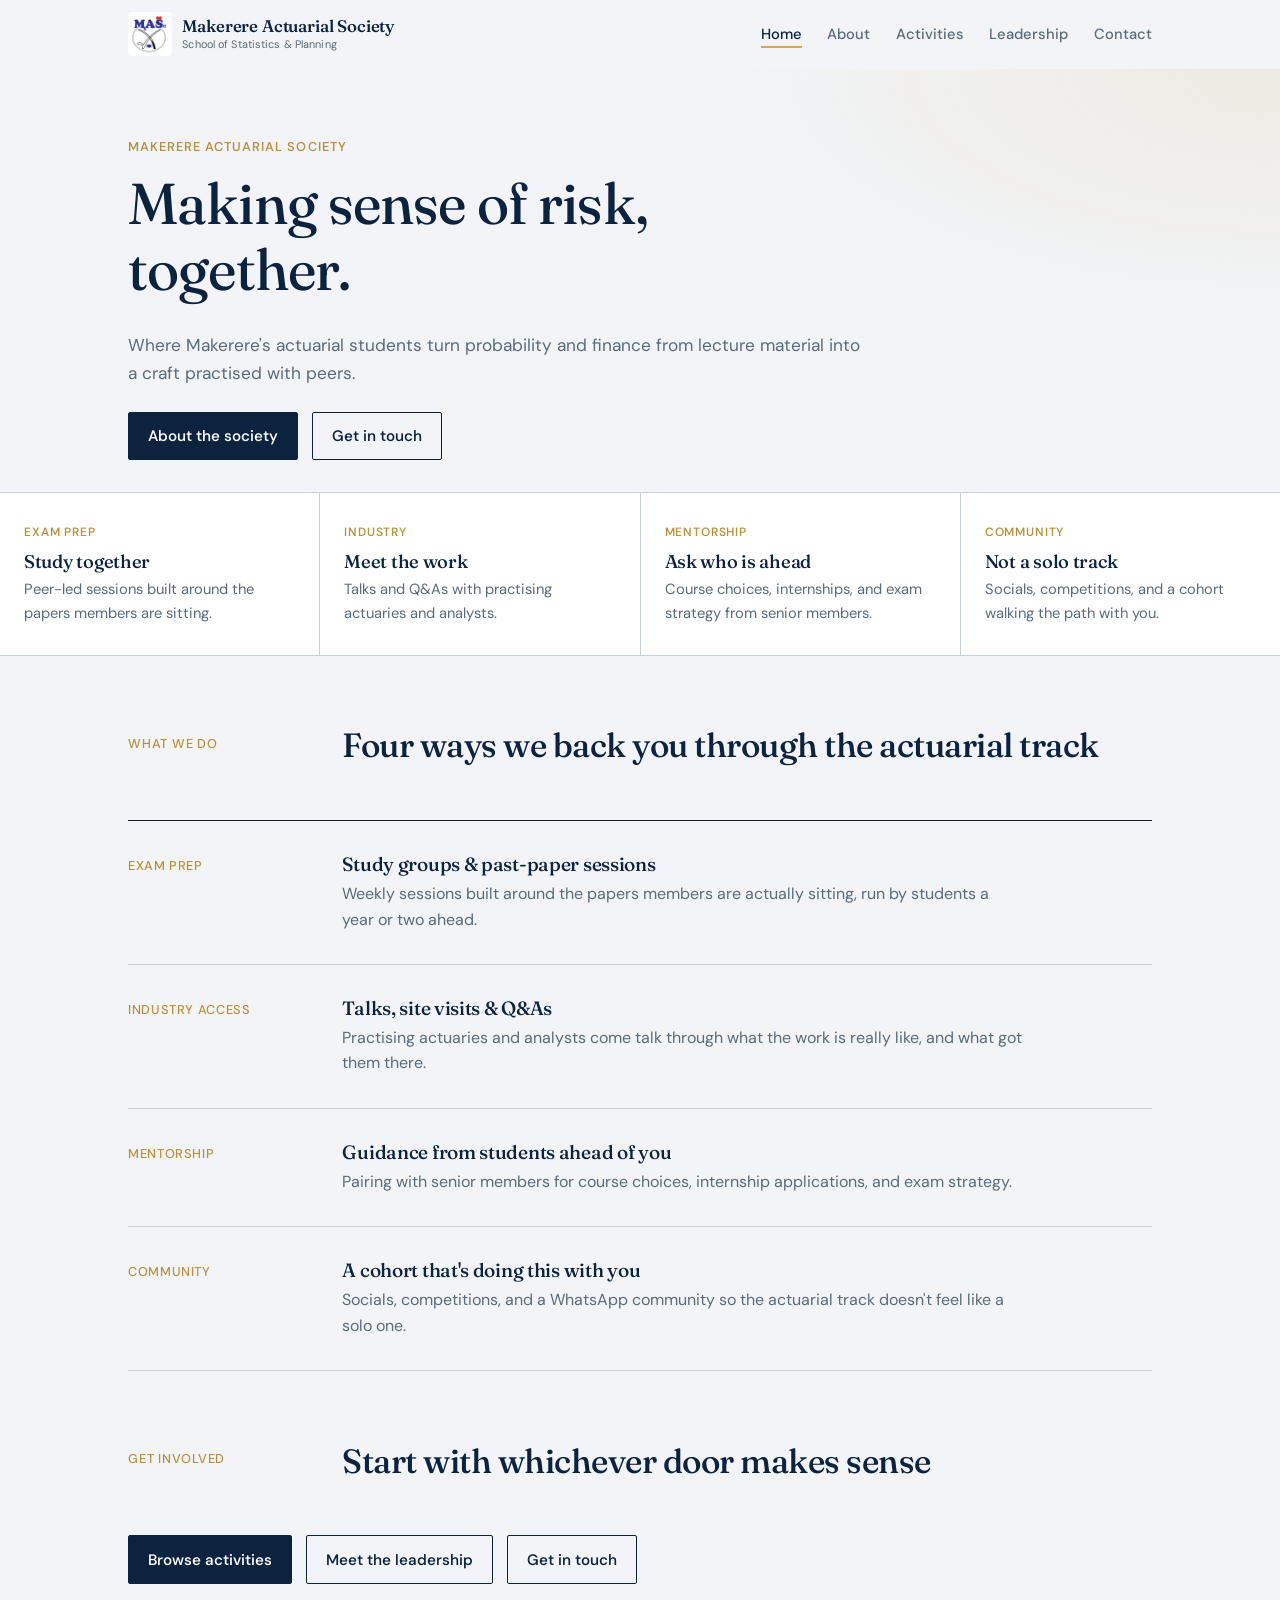
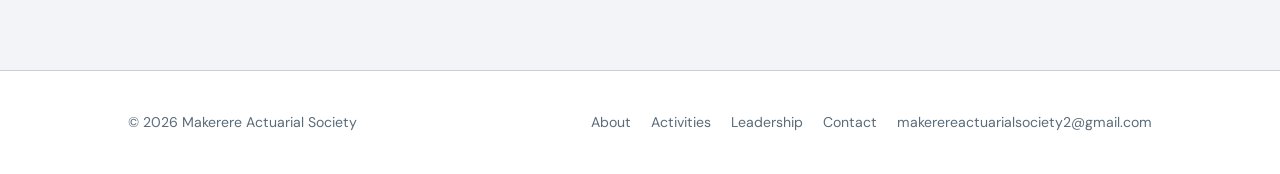
==== commit c4b6705f: "refactor: update hero section to improve structure and semantics" ====
--- a/index.html
+++ b/index.html
@@ -64,22 +64,15 @@
 
   <main id="main">
 
-    <section class="hero-home" aria-label="Introduction">
+    <section class="page-intro" aria-label="Introduction">
       <div class="shell">
-        <p class="hero-brand reveal">Makerere Actuarial Society<span>School of Statistics &amp; Planning</span></p>
+        <p class="kicker reveal">Makerere Actuarial Society</p>
         <h1 class="reveal reveal-delay-1">Making sense of risk, together.</h1>
         <p class="lede reveal reveal-delay-2">Where Makerere's actuarial students turn probability and finance from lecture material into a craft practised with peers.</p>
         <div class="hero-actions reveal reveal-delay-2">
           <a class="btn btn-primary" href="./about.html">About the society</a>
           <a class="btn btn-secondary" href="./contact.html">Get in touch</a>
         </div>
-      </div>
-      <div class="hero-plane" aria-hidden="true">
-        <svg viewBox="0 0 1440 420" preserveAspectRatio="none" focusable="false">
-          <line class="horizon-line" x1="0" y1="310" x2="1440" y2="310"/>
-          <path class="curve-soft" d="M0,90 C180,90 220,250 380,270 C560,295 620,140 800,120 C980,100 1080,220 1440,200"/>
-          <path class="curve" d="M0,70 C200,70 240,280 420,300 C620,325 680,110 860,95 C1040,80 1180,230 1440,210"/>
-        </svg>
       </div>
     </section>
 
--- a/css/style.css
+++ b/css/style.css
@@ -419,61 +419,7 @@
   cursor: not-allowed;
 }
 
-/* ---------- home hero ---------- */
-
-.hero-home {
-  position: relative;
-  min-height: calc(100svh - var(--header-h));
-  display: flex;
-  flex-direction: column;
-  justify-content: flex-end;
-  overflow: hidden;
-  background:
-    radial-gradient(120% 80% at 80% 10%, color-mix(in srgb, var(--accent) 18%, transparent), transparent 55%),
-    linear-gradient(165deg, #0a1c33 0%, #0c2340 42%, #143352 100%);
-  color: var(--white);
-}
-
-.hero-home .shell {
-  position: relative;
-  z-index: 2;
-  padding-top: clamp(3rem, 8vw, 6rem);
-  padding-bottom: clamp(2.5rem, 6vw, 4rem);
-}
-
-.hero-brand {
-  font-family: var(--display);
-  font-size: clamp(1.35rem, 2.4vw + 0.6rem, 2rem);
-  font-weight: 500;
-  letter-spacing: -0.02em;
-  margin: 0 0 1.35rem;
-  color: var(--accent);
-  max-width: none;
-}
-
-.hero-brand span {
-  display: block;
-  font-family: var(--sans);
-  font-size: 0.78rem;
-  font-weight: 450;
-  letter-spacing: 0.08em;
-  text-transform: uppercase;
-  color: color-mix(in srgb, var(--white) 70%, transparent);
-  margin-top: 0.45rem;
-}
-
-.hero-home h1 {
-  color: var(--white);
-  max-width: 14ch;
-  margin-bottom: 0.75rem;
-}
-
-.hero-home .lede {
-  font-size: clamp(1.05rem, 1vw + 0.85rem, 1.2rem);
-  color: color-mix(in srgb, var(--white) 82%, transparent);
-  max-width: 38ch;
-  margin-bottom: 0;
-}
+/* ---------- CTAs ---------- */
 
 .hero-actions {
   display: flex;
@@ -482,75 +428,18 @@
   margin-top: 1.75rem;
 }
 
-.hero-home .btn-primary {
-  background: var(--accent);
-  border-color: var(--accent);
-  color: var(--ink);
-}
-
-.hero-home .btn-primary:hover {
-  background: var(--white);
-  border-color: var(--white);
-  color: var(--ink);
-}
-
-.hero-home .btn-secondary {
-  border-color: color-mix(in srgb, var(--white) 55%, transparent);
-  color: var(--white);
-}
-
-.hero-home .btn-secondary:hover {
-  border-color: var(--white);
-  color: var(--white);
-  background: color-mix(in srgb, var(--white) 10%, transparent);
-}
-
-.hero-plane {
-  position: absolute;
-  inset: auto 0 0 0;
-  height: min(48vh, 420px);
-  width: 100%;
-  z-index: 1;
-  pointer-events: none;
-}
-
-.hero-plane svg {
-  display: block;
-  width: 100%;
-  height: 100%;
-}
-
-.hero-plane .horizon-line {
-  stroke: color-mix(in srgb, var(--white) 22%, transparent);
-  stroke-width: 1;
-}
-
-.hero-plane .curve {
-  fill: none;
-  stroke: var(--accent);
-  stroke-width: 2.25;
-  stroke-linecap: round;
-  stroke-dasharray: 1400;
-  stroke-dashoffset: 1400;
-  animation: draw-curve 1.6s var(--ease) 0.25s forwards;
-}
-
-.hero-plane .curve-soft {
-  fill: none;
-  stroke: color-mix(in srgb, var(--white) 28%, transparent);
-  stroke-width: 1.25;
-  stroke-dasharray: 1400;
-  stroke-dashoffset: 1400;
-  animation: draw-curve 1.8s var(--ease) 0.15s forwards;
-}
-
-@keyframes draw-curve {
-  to {
-    stroke-dashoffset: 0;
-  }
-}
-
-/* ---------- page intro (inner pages) ---------- */
+@media (max-width: 380px) {
+  .hero-actions {
+    flex-direction: column;
+    align-items: stretch;
+  }
+
+  .hero-actions .btn {
+    width: 100%;
+  }
+}
+
+/* ---------- page intro ---------- */
 
 .page-intro {
   padding: clamp(2.5rem, 6vw, 4.25rem) 0 clamp(1.5rem, 3vw, 2rem);
@@ -576,6 +465,10 @@
   font-size: 1.08rem;
   color: var(--soft);
   margin-bottom: 0;
+}
+
+.page-intro .hero-actions {
+  margin-top: 1.5rem;
 }
 
 /* ---------- qualitative strip ---------- */
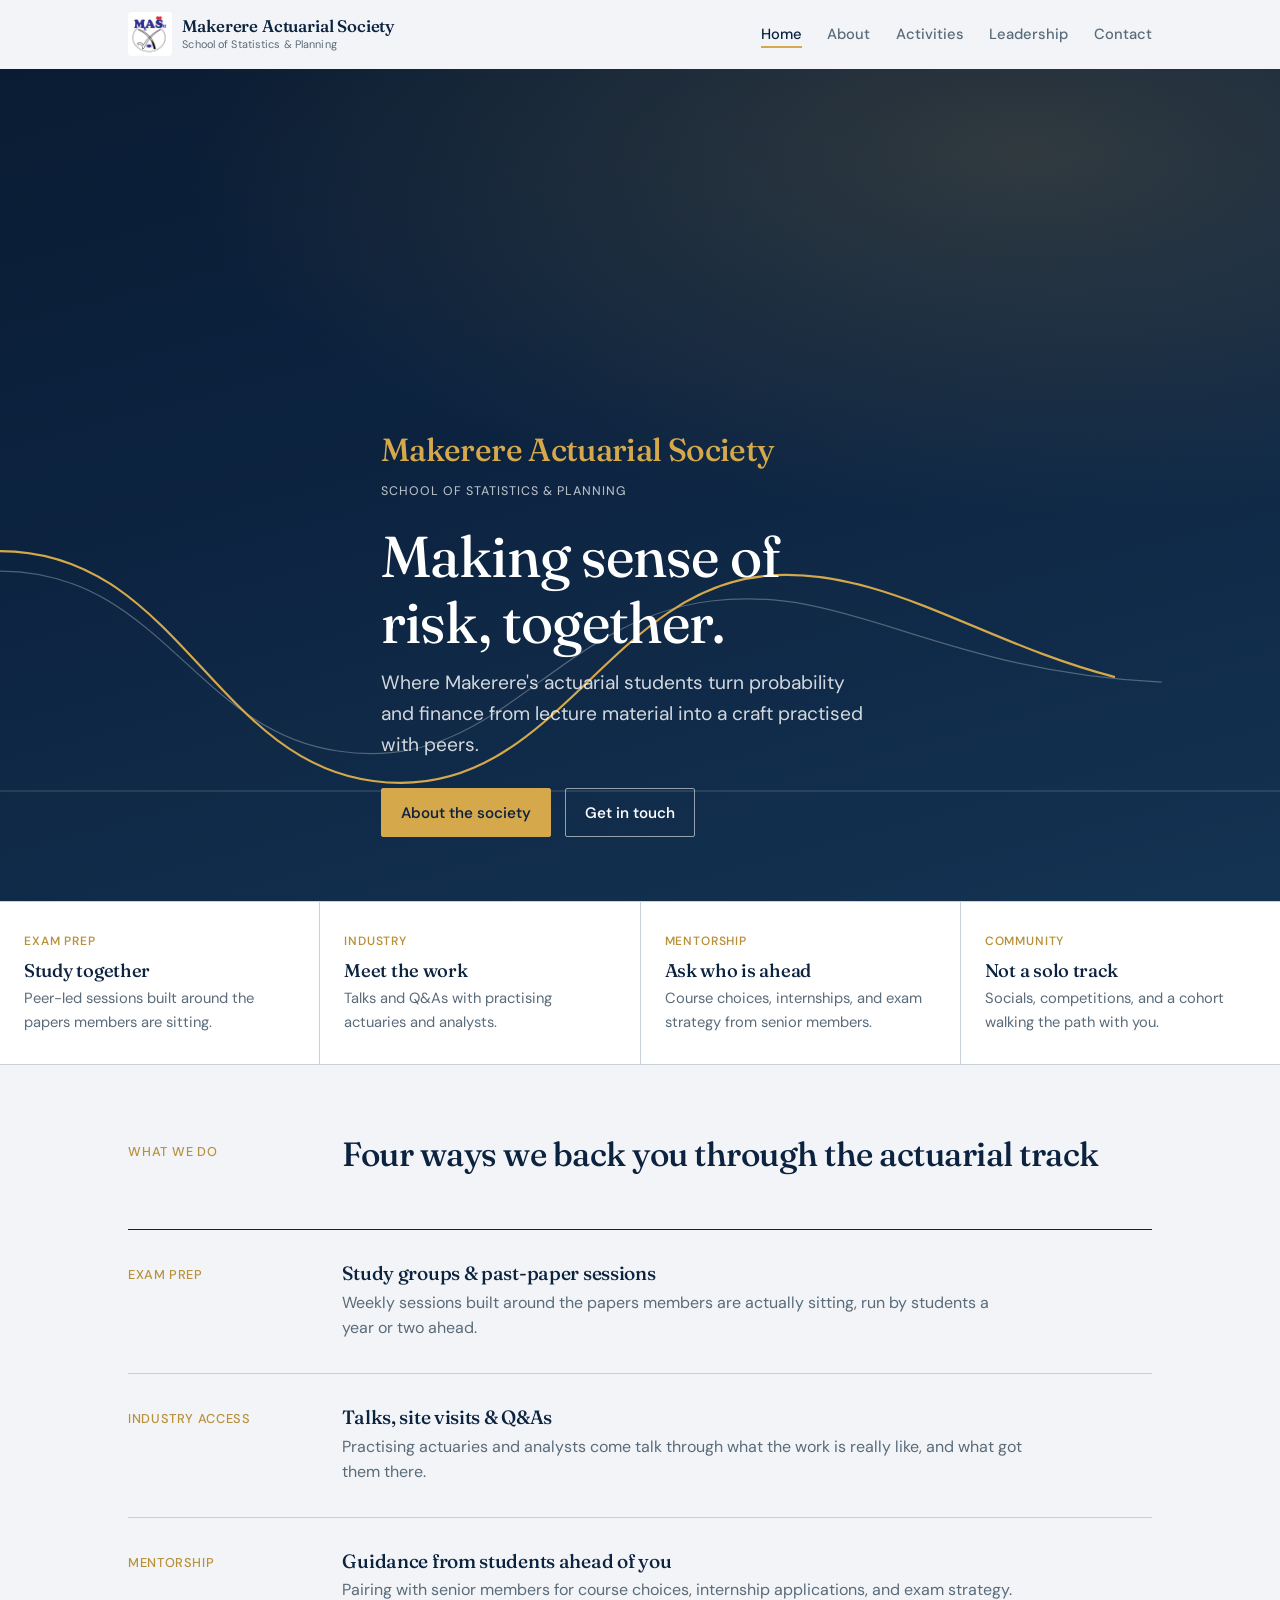
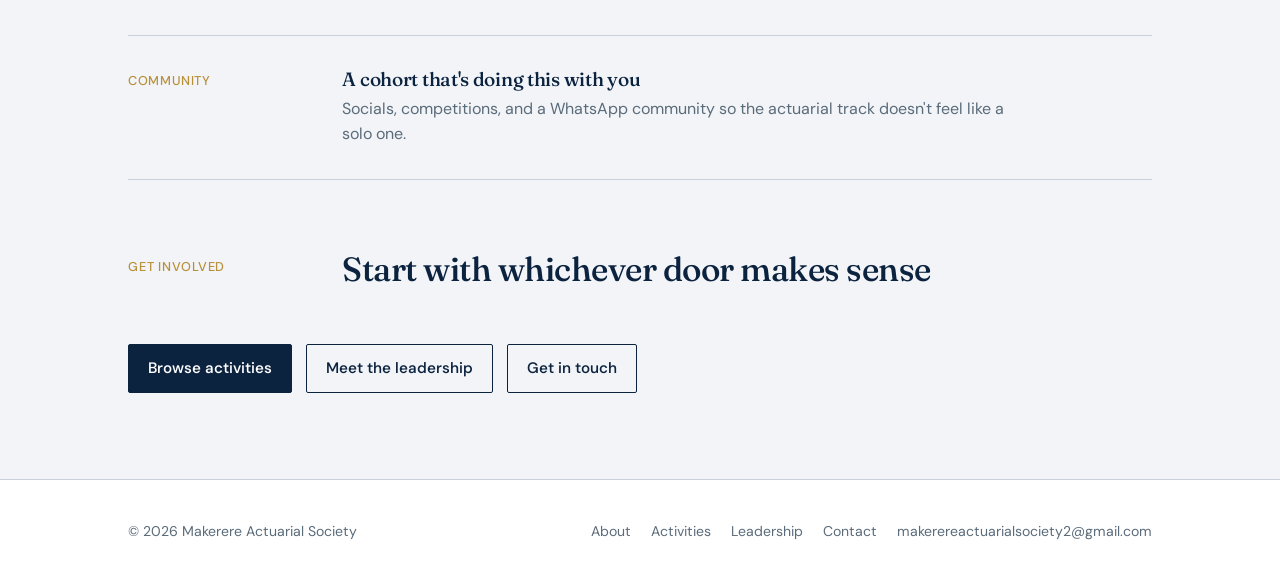
==== commit 82c05966: "Revert "refactor: update hero section to improve structure and semantics" This reverts commit c4b670" ====
--- a/index.html
+++ b/index.html
@@ -64,15 +64,22 @@
 
   <main id="main">
 
-    <section class="page-intro" aria-label="Introduction">
+    <section class="hero-home" aria-label="Introduction">
       <div class="shell">
-        <p class="kicker reveal">Makerere Actuarial Society</p>
+        <p class="hero-brand reveal">Makerere Actuarial Society<span>School of Statistics &amp; Planning</span></p>
         <h1 class="reveal reveal-delay-1">Making sense of risk, together.</h1>
         <p class="lede reveal reveal-delay-2">Where Makerere's actuarial students turn probability and finance from lecture material into a craft practised with peers.</p>
         <div class="hero-actions reveal reveal-delay-2">
           <a class="btn btn-primary" href="./about.html">About the society</a>
           <a class="btn btn-secondary" href="./contact.html">Get in touch</a>
         </div>
+      </div>
+      <div class="hero-plane" aria-hidden="true">
+        <svg viewBox="0 0 1440 420" preserveAspectRatio="none" focusable="false">
+          <line class="horizon-line" x1="0" y1="310" x2="1440" y2="310"/>
+          <path class="curve-soft" d="M0,90 C180,90 220,250 380,270 C560,295 620,140 800,120 C980,100 1080,220 1440,200"/>
+          <path class="curve" d="M0,70 C200,70 240,280 420,300 C620,325 680,110 860,95 C1040,80 1180,230 1440,210"/>
+        </svg>
       </div>
     </section>
 
--- a/css/style.css
+++ b/css/style.css
@@ -419,7 +419,61 @@
   cursor: not-allowed;
 }
 
-/* ---------- CTAs ---------- */
+/* ---------- home hero ---------- */
+
+.hero-home {
+  position: relative;
+  min-height: calc(100svh - var(--header-h));
+  display: flex;
+  flex-direction: column;
+  justify-content: flex-end;
+  overflow: hidden;
+  background:
+    radial-gradient(120% 80% at 80% 10%, color-mix(in srgb, var(--accent) 18%, transparent), transparent 55%),
+    linear-gradient(165deg, #0a1c33 0%, #0c2340 42%, #143352 100%);
+  color: var(--white);
+}
+
+.hero-home .shell {
+  position: relative;
+  z-index: 2;
+  padding-top: clamp(3rem, 8vw, 6rem);
+  padding-bottom: clamp(2.5rem, 6vw, 4rem);
+}
+
+.hero-brand {
+  font-family: var(--display);
+  font-size: clamp(1.35rem, 2.4vw + 0.6rem, 2rem);
+  font-weight: 500;
+  letter-spacing: -0.02em;
+  margin: 0 0 1.35rem;
+  color: var(--accent);
+  max-width: none;
+}
+
+.hero-brand span {
+  display: block;
+  font-family: var(--sans);
+  font-size: 0.78rem;
+  font-weight: 450;
+  letter-spacing: 0.08em;
+  text-transform: uppercase;
+  color: color-mix(in srgb, var(--white) 70%, transparent);
+  margin-top: 0.45rem;
+}
+
+.hero-home h1 {
+  color: var(--white);
+  max-width: 14ch;
+  margin-bottom: 0.75rem;
+}
+
+.hero-home .lede {
+  font-size: clamp(1.05rem, 1vw + 0.85rem, 1.2rem);
+  color: color-mix(in srgb, var(--white) 82%, transparent);
+  max-width: 38ch;
+  margin-bottom: 0;
+}
 
 .hero-actions {
   display: flex;
@@ -428,18 +482,126 @@
   margin-top: 1.75rem;
 }
 
+.hero-home .btn-primary {
+  background: var(--accent);
+  border-color: var(--accent);
+  color: var(--ink);
+}
+
+.hero-home .btn-primary:hover {
+  background: var(--white);
+  border-color: var(--white);
+  color: var(--ink);
+}
+
+.hero-home .btn-secondary {
+  border-color: color-mix(in srgb, var(--white) 55%, transparent);
+  color: var(--white);
+}
+
+.hero-home .btn-secondary:hover {
+  border-color: var(--white);
+  color: var(--white);
+  background: color-mix(in srgb, var(--white) 10%, transparent);
+}
+
+.hero-plane {
+  position: absolute;
+  inset: auto 0 0 0;
+  height: min(48vh, 420px);
+  width: 100%;
+  z-index: 1;
+  pointer-events: none;
+}
+
+.hero-plane svg {
+  display: block;
+  width: 100%;
+  height: 100%;
+}
+
+.hero-plane .horizon-line {
+  stroke: color-mix(in srgb, var(--white) 22%, transparent);
+  stroke-width: 1;
+}
+
+.hero-plane .curve {
+  fill: none;
+  stroke: var(--accent);
+  stroke-width: 2.25;
+  stroke-linecap: round;
+  stroke-dasharray: 1400;
+  stroke-dashoffset: 1400;
+  animation: draw-curve 1.6s var(--ease) 0.25s forwards;
+}
+
+.hero-plane .curve-soft {
+  fill: none;
+  stroke: color-mix(in srgb, var(--white) 28%, transparent);
+  stroke-width: 1.25;
+  stroke-dasharray: 1400;
+  stroke-dashoffset: 1400;
+  animation: draw-curve 1.8s var(--ease) 0.15s forwards;
+}
+
+@keyframes draw-curve {
+  to {
+    stroke-dashoffset: 0;
+  }
+}
+
+/* Phones (portrait) and short viewports (landscape): top-align, no empty navy band */
+@media (max-width: 760px), (max-height: 520px) {
+  .hero-home {
+    min-height: auto;
+    justify-content: flex-start;
+  }
+
+  .hero-home .shell {
+    padding-top: 1.5rem;
+    padding-bottom: 2rem;
+  }
+
+  .hero-brand {
+    margin-bottom: 0.85rem;
+  }
+
+  .hero-home h1 {
+    margin-bottom: 0.55rem;
+  }
+
+  .hero-actions {
+    margin-top: 1.25rem;
+  }
+
+  .hero-plane {
+    height: min(28vh, 180px);
+  }
+}
+
+@media (max-height: 520px) {
+  .hero-home .shell {
+    padding-top: 1rem;
+    padding-bottom: 1.25rem;
+  }
+
+  .hero-plane {
+    height: min(22vh, 120px);
+  }
+}
+
 @media (max-width: 380px) {
-  .hero-actions {
+  .hero-home .hero-actions {
     flex-direction: column;
     align-items: stretch;
   }
 
-  .hero-actions .btn {
+  .hero-home .hero-actions .btn {
     width: 100%;
   }
 }
 
-/* ---------- page intro ---------- */
+/* ---------- page intro (inner pages) ---------- */
 
 .page-intro {
   padding: clamp(2.5rem, 6vw, 4.25rem) 0 clamp(1.5rem, 3vw, 2rem);
@@ -465,10 +627,6 @@
   font-size: 1.08rem;
   color: var(--soft);
   margin-bottom: 0;
-}
-
-.page-intro .hero-actions {
-  margin-top: 1.5rem;
 }
 
 /* ---------- qualitative strip ---------- */
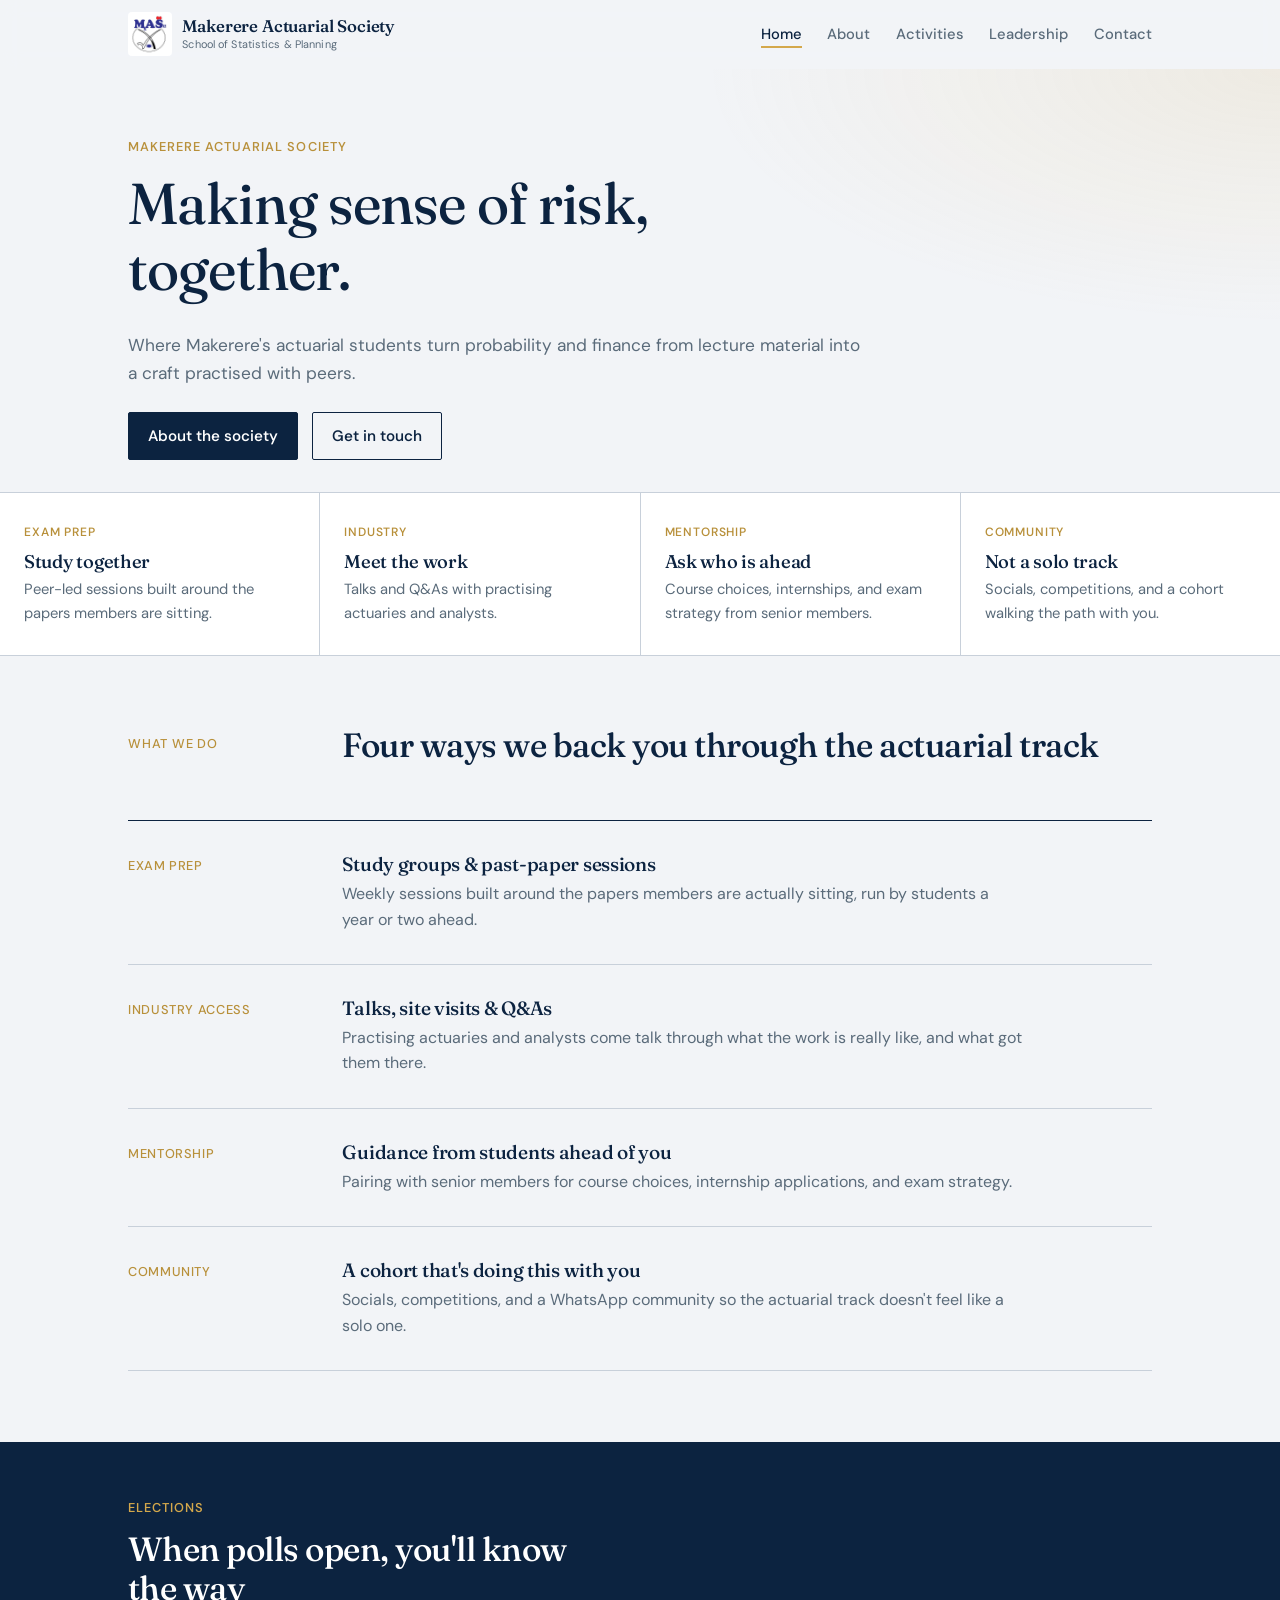
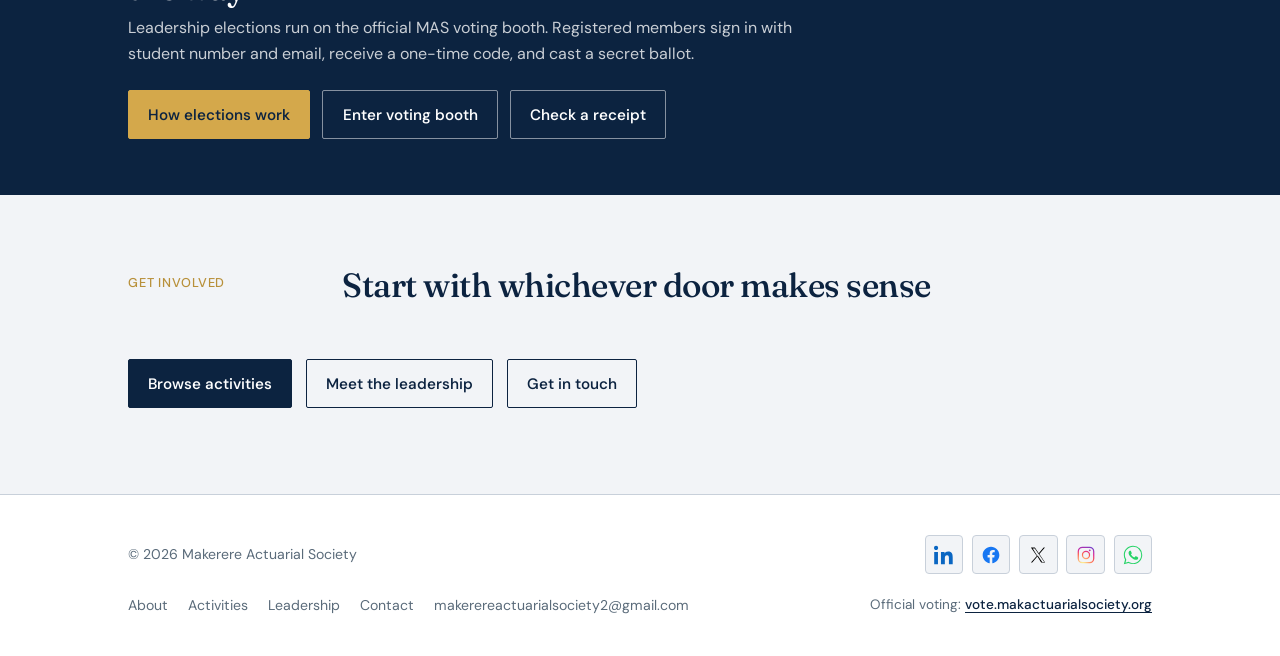
==== commit a00049a2: "Enhance website structure and functionality - Updated README.md to include project hosts and central" ====
--- a/index.html
+++ b/index.html
@@ -64,22 +64,15 @@
 
   <main id="main">
 
-    <section class="hero-home" aria-label="Introduction">
+    <section class="page-intro" aria-label="Introduction">
       <div class="shell">
-        <p class="hero-brand reveal">Makerere Actuarial Society<span>School of Statistics &amp; Planning</span></p>
+        <p class="kicker reveal">Makerere Actuarial Society</p>
         <h1 class="reveal reveal-delay-1">Making sense of risk, together.</h1>
         <p class="lede reveal reveal-delay-2">Where Makerere's actuarial students turn probability and finance from lecture material into a craft practised with peers.</p>
         <div class="hero-actions reveal reveal-delay-2">
           <a class="btn btn-primary" href="./about.html">About the society</a>
           <a class="btn btn-secondary" href="./contact.html">Get in touch</a>
         </div>
-      </div>
-      <div class="hero-plane" aria-hidden="true">
-        <svg viewBox="0 0 1440 420" preserveAspectRatio="none" focusable="false">
-          <line class="horizon-line" x1="0" y1="310" x2="1440" y2="310"/>
-          <path class="curve-soft" d="M0,90 C180,90 220,250 380,270 C560,295 620,140 800,120 C980,100 1080,220 1440,200"/>
-          <path class="curve" d="M0,70 C200,70 240,280 420,300 C620,325 680,110 860,95 C1040,80 1180,230 1440,210"/>
-        </svg>
       </div>
     </section>
 
@@ -145,7 +138,20 @@
       </div>
     </section>
 
-    <section class="section section--tight" style="padding-top: 0;">
+    <section class="band" aria-labelledby="election-ready">
+      <div class="shell">
+        <p class="band-kicker">Elections</p>
+        <h2 id="election-ready">When polls open, you'll know the way</h2>
+        <p class="lede">Leadership elections run on the official MAS voting booth. Registered members sign in with student number and email, receive a one-time code, and cast a secret ballot.</p>
+        <div class="band-actions">
+          <a class="btn btn-primary" href="./leadership.html">How elections work</a>
+          <a class="btn btn-secondary" href="#" data-voting-booth>Enter voting booth</a>
+          <a class="btn btn-secondary" href="#" data-receipt-lookup>Check a receipt</a>
+        </div>
+      </div>
+    </section>
+
+    <section class="section">
       <div class="shell">
         <div class="section-head">
           <p class="row-label">Get involved</p>
@@ -162,15 +168,27 @@
   </main>
 
   <footer class="site-footer">
-    <div class="shell">
-      <span>&copy; <span id="year"></span> Makerere Actuarial Society</span>
-      <ul class="footer-links">
-        <li><a href="./about.html">About</a></li>
-        <li><a href="./activities.html">Activities</a></li>
-        <li><a href="./leadership.html">Leadership</a></li>
-        <li><a href="./contact.html">Contact</a></li>
-        <li><a href="mailto:makerereactuarialsociety2@gmail.com">makerereactuarialsociety2@gmail.com</a></li>
-      </ul>
+    <div class="shell footer-inner">
+      <div class="footer-top">
+        <span>&copy; <span id="year"></span> Makerere Actuarial Society</span>
+        <ul class="social-list" aria-label="Social media">
+          <li><a href="#" data-social="linkedin"><img src="./assets/icons/linkedin.svg" alt="" width="20" height="20"></a></li>
+          <li><a href="#" data-social="facebook"><img src="./assets/icons/facebook.svg" alt="" width="20" height="20"></a></li>
+          <li><a href="#" data-social="x"><img src="./assets/icons/x.svg" alt="" width="20" height="20"></a></li>
+          <li><a href="#" data-social="instagram"><img src="./assets/icons/instagram.svg" alt="" width="20" height="20"></a></li>
+          <li><a href="#" data-social="whatsapp"><img src="./assets/icons/whatsapp.svg" alt="" width="20" height="20"></a></li>
+        </ul>
+      </div>
+      <div class="footer-bottom">
+        <ul class="footer-links">
+          <li><a href="./about.html">About</a></li>
+          <li><a href="./activities.html">Activities</a></li>
+          <li><a href="./leadership.html">Leadership</a></li>
+          <li><a href="./contact.html">Contact</a></li>
+          <li><a href="mailto:makerereactuarialsociety2@gmail.com">makerereactuarialsociety2@gmail.com</a></li>
+        </ul>
+        <p class="footer-meta">Official voting: <a href="#" data-voting-booth>vote.makactuarialsociety.org</a></p>
+      </div>
     </div>
   </footer>
 
--- a/css/style.css
+++ b/css/style.css
@@ -179,26 +179,22 @@
 }
 
 .reveal {
-  animation: fade-up 0.7s var(--ease) both;
-}
-
-.reveal-delay-1 {
-  animation-delay: 0.08s;
-}
-
-.reveal-delay-2 {
-  animation-delay: 0.16s;
-}
-
-@keyframes fade-up {
-  from {
-    opacity: 0;
-    transform: translateY(0.85rem);
-  }
-  to {
-    opacity: 1;
-    transform: translateY(0);
-  }
+  opacity: 0;
+  transform: translateY(0.85rem);
+  transition: opacity 0.7s var(--ease), transform 0.7s var(--ease);
+}
+
+.reveal.reveal-delay-1 {
+  transition-delay: 0.08s;
+}
+
+.reveal.reveal-delay-2 {
+  transition-delay: 0.16s;
+}
+
+.reveal.is-visible {
+  opacity: 1;
+  transform: translateY(0);
 }
 
 @media (max-width: 760px) {
@@ -419,61 +415,7 @@
   cursor: not-allowed;
 }
 
-/* ---------- home hero ---------- */
-
-.hero-home {
-  position: relative;
-  min-height: calc(100svh - var(--header-h));
-  display: flex;
-  flex-direction: column;
-  justify-content: flex-end;
-  overflow: hidden;
-  background:
-    radial-gradient(120% 80% at 80% 10%, color-mix(in srgb, var(--accent) 18%, transparent), transparent 55%),
-    linear-gradient(165deg, #0a1c33 0%, #0c2340 42%, #143352 100%);
-  color: var(--white);
-}
-
-.hero-home .shell {
-  position: relative;
-  z-index: 2;
-  padding-top: clamp(3rem, 8vw, 6rem);
-  padding-bottom: clamp(2.5rem, 6vw, 4rem);
-}
-
-.hero-brand {
-  font-family: var(--display);
-  font-size: clamp(1.35rem, 2.4vw + 0.6rem, 2rem);
-  font-weight: 500;
-  letter-spacing: -0.02em;
-  margin: 0 0 1.35rem;
-  color: var(--accent);
-  max-width: none;
-}
-
-.hero-brand span {
-  display: block;
-  font-family: var(--sans);
-  font-size: 0.78rem;
-  font-weight: 450;
-  letter-spacing: 0.08em;
-  text-transform: uppercase;
-  color: color-mix(in srgb, var(--white) 70%, transparent);
-  margin-top: 0.45rem;
-}
-
-.hero-home h1 {
-  color: var(--white);
-  max-width: 14ch;
-  margin-bottom: 0.75rem;
-}
-
-.hero-home .lede {
-  font-size: clamp(1.05rem, 1vw + 0.85rem, 1.2rem);
-  color: color-mix(in srgb, var(--white) 82%, transparent);
-  max-width: 38ch;
-  margin-bottom: 0;
-}
+/* ---------- CTAs ---------- */
 
 .hero-actions {
   display: flex;
@@ -482,126 +424,18 @@
   margin-top: 1.75rem;
 }
 
-.hero-home .btn-primary {
-  background: var(--accent);
-  border-color: var(--accent);
-  color: var(--ink);
-}
-
-.hero-home .btn-primary:hover {
-  background: var(--white);
-  border-color: var(--white);
-  color: var(--ink);
-}
-
-.hero-home .btn-secondary {
-  border-color: color-mix(in srgb, var(--white) 55%, transparent);
-  color: var(--white);
-}
-
-.hero-home .btn-secondary:hover {
-  border-color: var(--white);
-  color: var(--white);
-  background: color-mix(in srgb, var(--white) 10%, transparent);
-}
-
-.hero-plane {
-  position: absolute;
-  inset: auto 0 0 0;
-  height: min(48vh, 420px);
-  width: 100%;
-  z-index: 1;
-  pointer-events: none;
-}
-
-.hero-plane svg {
-  display: block;
-  width: 100%;
-  height: 100%;
-}
-
-.hero-plane .horizon-line {
-  stroke: color-mix(in srgb, var(--white) 22%, transparent);
-  stroke-width: 1;
-}
-
-.hero-plane .curve {
-  fill: none;
-  stroke: var(--accent);
-  stroke-width: 2.25;
-  stroke-linecap: round;
-  stroke-dasharray: 1400;
-  stroke-dashoffset: 1400;
-  animation: draw-curve 1.6s var(--ease) 0.25s forwards;
-}
-
-.hero-plane .curve-soft {
-  fill: none;
-  stroke: color-mix(in srgb, var(--white) 28%, transparent);
-  stroke-width: 1.25;
-  stroke-dasharray: 1400;
-  stroke-dashoffset: 1400;
-  animation: draw-curve 1.8s var(--ease) 0.15s forwards;
-}
-
-@keyframes draw-curve {
-  to {
-    stroke-dashoffset: 0;
-  }
-}
-
-/* Phones (portrait) and short viewports (landscape): top-align, no empty navy band */
-@media (max-width: 760px), (max-height: 520px) {
-  .hero-home {
-    min-height: auto;
-    justify-content: flex-start;
-  }
-
-  .hero-home .shell {
-    padding-top: 1.5rem;
-    padding-bottom: 2rem;
-  }
-
-  .hero-brand {
-    margin-bottom: 0.85rem;
-  }
-
-  .hero-home h1 {
-    margin-bottom: 0.55rem;
-  }
-
+@media (max-width: 380px) {
   .hero-actions {
-    margin-top: 1.25rem;
-  }
-
-  .hero-plane {
-    height: min(28vh, 180px);
-  }
-}
-
-@media (max-height: 520px) {
-  .hero-home .shell {
-    padding-top: 1rem;
-    padding-bottom: 1.25rem;
-  }
-
-  .hero-plane {
-    height: min(22vh, 120px);
-  }
-}
-
-@media (max-width: 380px) {
-  .hero-home .hero-actions {
     flex-direction: column;
     align-items: stretch;
   }
 
-  .hero-home .hero-actions .btn {
+  .hero-actions .btn {
     width: 100%;
   }
 }
 
-/* ---------- page intro (inner pages) ---------- */
+/* ---------- page intro ---------- */
 
 .page-intro {
   padding: clamp(2.5rem, 6vw, 4.25rem) 0 clamp(1.5rem, 3vw, 2rem);
@@ -627,6 +461,115 @@
   font-size: 1.08rem;
   color: var(--soft);
   margin-bottom: 0;
+}
+
+.page-intro .hero-actions {
+  margin-top: 1.5rem;
+}
+
+/* ---------- election band ---------- */
+
+.band {
+  background: var(--ink);
+  color: var(--white);
+  padding: clamp(2.25rem, 5vw, 3.5rem) 0;
+}
+
+.band-kicker {
+  margin: 0 0 0.75rem;
+  font-size: 0.8rem;
+  font-weight: 550;
+  letter-spacing: 0.08em;
+  text-transform: uppercase;
+  color: var(--accent);
+}
+
+.band h2 {
+  color: var(--white);
+  max-width: 22ch;
+  margin-bottom: 0.5rem;
+}
+
+.band .lede {
+  color: color-mix(in srgb, var(--white) 78%, transparent);
+  margin-bottom: 0;
+}
+
+.band-actions {
+  display: flex;
+  flex-wrap: wrap;
+  gap: 0.75rem;
+  margin-top: 1.5rem;
+}
+
+.band .btn-primary {
+  background: var(--accent);
+  border-color: var(--accent);
+  color: var(--ink);
+}
+
+.band .btn-primary:hover {
+  background: var(--white);
+  border-color: var(--white);
+  color: var(--ink);
+}
+
+.band .btn-secondary {
+  border-color: color-mix(in srgb, var(--white) 50%, transparent);
+  color: var(--white);
+}
+
+.band .btn-secondary:hover {
+  border-color: var(--white);
+  background: color-mix(in srgb, var(--white) 10%, transparent);
+  color: var(--white);
+}
+
+.election-actions {
+  display: flex;
+  flex-wrap: wrap;
+  gap: 0.75rem;
+  margin-top: 1.25rem;
+}
+
+/* ---------- social icons ---------- */
+
+.social-list {
+  display: flex;
+  flex-wrap: wrap;
+  align-items: center;
+  gap: 0.55rem;
+  list-style: none;
+  margin: 0;
+  padding: 0;
+}
+
+.social-list a {
+  display: inline-flex;
+  align-items: center;
+  justify-content: center;
+  width: 2.4rem;
+  height: 2.4rem;
+  border-radius: 4px;
+  background: var(--surface);
+  border: 1px solid var(--rule);
+  text-decoration: none;
+  transition: border-color 150ms ease, transform 150ms ease;
+}
+
+.social-list a:hover {
+  border-color: var(--ink);
+  transform: translateY(-1px);
+}
+
+.social-list img {
+  display: block;
+  width: 1.25rem;
+  height: 1.25rem;
+}
+
+.contact-socials {
+  margin-top: 0.75rem;
 }
 
 /* ---------- qualitative strip ---------- */
@@ -867,16 +810,23 @@
   padding: 2.5rem 0;
   margin-top: 1rem;
   background: var(--white);
-}
-
-.site-footer .shell {
+  font-size: 0.88rem;
+  color: var(--soft);
+}
+
+.footer-inner {
+  display: flex;
+  flex-direction: column;
+  gap: 1.25rem;
+}
+
+.footer-top,
+.footer-bottom {
   display: flex;
   flex-wrap: wrap;
   gap: 1rem 2rem;
   justify-content: space-between;
-  align-items: baseline;
-  font-size: 0.88rem;
-  color: var(--soft);
+  align-items: center;
 }
 
 .site-footer a {
@@ -895,6 +845,22 @@
   list-style: none;
   padding: 0;
   margin: 0;
+}
+
+.footer-meta {
+  margin: 0;
+  font-size: 0.85rem;
+}
+
+.footer-meta a {
+  color: var(--ink);
+  font-weight: 500;
+  text-decoration: underline;
+  text-underline-offset: 3px;
+}
+
+.site-footer .social-list a {
+  background: var(--surface);
 }
 
 /* ---------- 404 ---------- */
